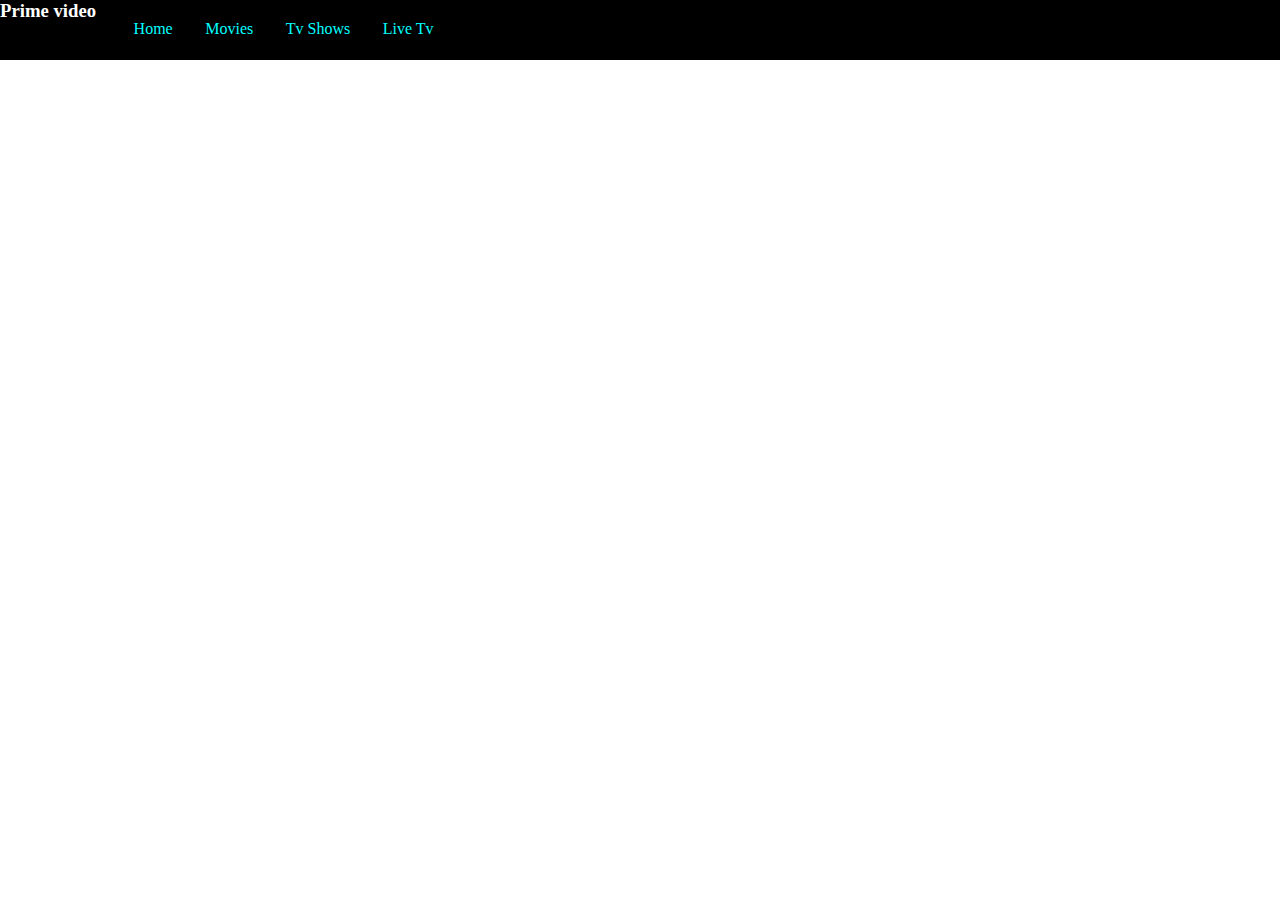
==== index.html @ cfd455ed "first commit" ====
<!DOCTYPE html>
<html lang="en">

<head>
    <meta charset="UTF-8">
    <meta name="viewport" content="width=device-width, initial-scale=1.0">
    <title>Amazon Prime</title>
    <link rel="stylesheet" href="style.css">
</head>

<body>
    <div id="navbar">
        <h3>Prime video</h3>
        <ul>
           <li >Home</li>
           <li >Movies</li>
           <li >Tv Shows</li>
           <li>Live Tv</li>
        </ul>
    </div>
</body>

</html>
---- style.css ----
*{
    padding: 0;
    margin: 0;
}
#navbar{
    color: white;
    background-color: black;
    display: flex;
    height: 60px;
}
#navbar ul li{
    color: aqua;
    list-style-type: none;
    
}#navbar ul {
    display: flex;
    margin: 20px 5px;
    width: 365px;
    justify-content: space-evenly;
   
    
}
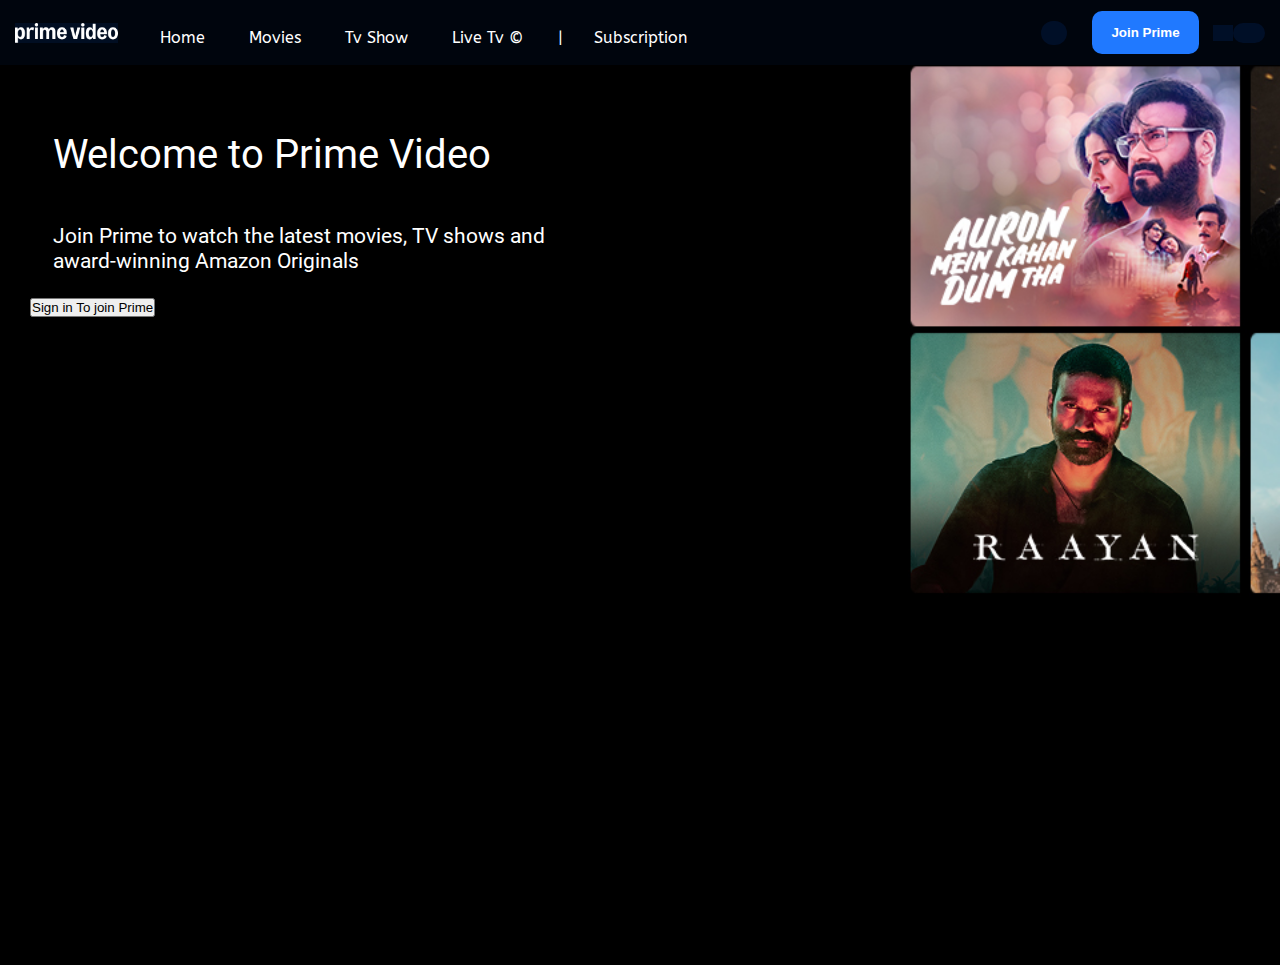
==== commit 2334607a: "list" ====
--- a/index.html
+++ b/index.html
@@ -6,18 +6,43 @@
     <meta name="viewport" content="width=device-width, initial-scale=1.0">
     <title>Amazon Prime</title>
     <link rel="stylesheet" href="style.css">
+    <link href="https://fonts.googleapis.com/css2?family=ABeeZee:ital@0;1&display=swap" rel="stylesheet">
+    <link rel="stylesheet" href="https://cdnjs.cloudflare.com/ajax/libs/font-awesome/6.6.0/css/all.min.css"
+        integrity="sha512-Kc323vGBEqzTmouAECnVceyQqyqdsSiqLQISBL29aUW4U/M7pSPA/gEUZQqv1cwx4OnYxTxve5UMg5GT6L4JJg=="
+        crossorigin="anonymous" referrerpolicy="no-referrer" />
+        <link rel="preconnect" href="https://fonts.googleapis.com">
+        <link rel="preconnect" href="https://fonts.gstatic.com" crossorigin>
+        <link href="https://fonts.googleapis.com/css2?family=Roboto:ital,wght@0,100;0,300;0,400;0,500;0,700;0,900;1,100;1,300;1,400;1,500;1,700;1,900&display=swap" rel="stylesheet">
+      
+
 </head>
 
 <body>
-    <div id="navbar">
-        <h3>Prime video</h3>
-        <ul>
-           <li >Home</li>
-           <li >Movies</li>
-           <li >Tv Shows</li>
-           <li>Live Tv</li>
+    <nav id="navbar">
+        <img src="logo-min-remaster.png" alt="Amazon Prime">
+        <ul style="padding:0; margin-top:30px; margin-left:20px;">
+            <li><a href="#">Home </a></li>
+            <li><a href="#">Movies</a></li>
+            <li><a href="#">Tv Show</a></li>
+            <li><a href="#">Live Tv &#169;</a></li><span>|</span><span id="sub">&nbsp;Subscription</span>
         </ul>
-    </div>
+        <div id="profile">
+            <button id="search"><i class="fa-solid fa-magnifying-glass"></i></button>
+
+        </div>
+        <button id="join-prime">Join Prime</button>
+        <button id="user"><i class="fa-solid fa-user"></i></button>
+        <button id="menu"><i class="fa-solid fa-ellipsis-vertical"></i></button>
+        </nav>
+        <section style="color: wheat;" id="section-1">
+            <div class="content">
+                <h1>Welcome to Prime Video</h1>
+                <p>Join Prime to watch the latest movies, TV shows and award-winning Amazon Originals</p>
+                <button id="sign-in">Sign in To join Prime</button>
+            </div>
+            
+        </section>
+        
 </body>
 
 </html>--- a/style.css
+++ b/style.css
@@ -1,22 +1,190 @@
-*{
+* {
+    margin: 0;
     padding: 0;
-    margin: 0;
 }
-#navbar{
+
+@font-face {
+    font-family: 'roboto';
+    src: url('/Assets/Roboto-Regular.ttf');
+}
+
+#navbar {
+    display: flex;
+    background-color: #00050d;
+    height: 65px;
+    align-items: center;
+    padding: 0px 15px;
+
+}
+
+#navbar ul {
+    display: flex;
+    text-decoration: none;
+    margin: 28px 0px;
+    font-family: "ABeeZee", sans-serif;
+    background: none;
+    width: 100%;
+    height: 25%;
+
+}
+
+#navbar ul li a:hover {
+    color: black;
+    background-color: #ffffff;
+    transition-duration: 0.4s;
+    list-style-type: none;
+    /* padding: 5px 20px; */
+
+}
+
+#navbar ul li {
+
+    list-style-type: none;
+    font-family: "ABeeZee", sans-serif;
+
+}
+
+#navbar ul li a {
+    display: block;
     color: white;
-    background-color: black;
-    display: flex;
-    height: 60px;
+    padding: 3px 22px;
+    border-radius: 10px;
+    text-decoration: none;
+    font-family: "ABeeZee", sans-serif;
 }
-#navbar ul li{
-    color: aqua;
-    list-style-type: none;
+
+#navbar img {
+    color: #ffffff;
+    background-color: #010e22;
+    height: 20px;
+
+}
+
+#navbar span {
+    padding: 3px 13px;
+    color: white;
+    padding-bottom: 25px;
+    border-radius: 10px;
+}
+
+#sub:hover {
+    color: black;
+    background-color: white;
+    cursor: pointer;
+
+}
+
+#search {
+    font-size: 2rem;
+    border: none;
+    outline: none;
+    color: white;
+    background-color: #000f27;
+
+}
+
+#search {
+    font-size: 1.6rem;
+    float: left;
+    padding: 12px 13px;
+    background-color: #000f27;
+    border-radius: 56px;
+    margin: 11px;
+    color: white;
+    border: none;
+    outline: none;
+}
+
+#search:hover {
+    color: #000f27;
+    background-color: white;
+    transition: 0.5s ease;
+
+}
+
+#join-prime {
+    height: 65%;
+    width: 12%;
+    float: left;
+    margin: 14px;
+    background-color: rgb(32, 121, 255);
+    outline: none;
+    border: none;
+    border-radius: 10px;
+    color: white;
+    font-weight: 900;
+}
+
+#join-prime:hover {
+    background-color: hwb(200 6% 17%);
+    color: white;
+
+}
+
+#user {
+    font-size: 1.6rem;
+    color: white;
+    border: none;
+    outline: none;
+    padding: 8px 10px;
+    background-color: #000f27;
+}
+
+#user:hover {
+    color: #000f27;
+    background-color: white;
+    border-radius: 40px;
+
+}
+
+#menu {
+    padding: 10px 16px;
+    color: white;
+    background-color: #000f27;
+    border: none;
+    outline: none;
+    border-radius: 18px;
+}
+
+#menu:hover {
+    color: #000f27;
+    background-color: white;
+}
+
+/* section 1 */
+#section-1 {
+    background-image: url('MLP.jpg');
+    height: 100vh;
+    background-size: cover;
     
-}#navbar ul {
-    display: flex;
-    margin: 20px 5px;
-    width: 365px;
-    justify-content: space-evenly;
-   
+}
+
+#section-1 h1 {
+    color: white;
+    font-family: 'roboto';
+    font-size: 30px;
+    font-weight: 400;
+    font-style: normal;
+    /* float: left; */
+    /* padding: 83px; */
+    padding: 2%;
+    font-size: 2.5rem;
+    line-height: 2.8rem;
+}
+.content{
+    width: 90%;
+    padding: 45px 30px;
+}
+
+#section-1 p{
+    color: white;
+    padding: 2%;
+    font-size: 1.3rem;
+    line-height: 1.6rem;
+
+    font-family: 'roboto';
+    font-style: normal;
+    width: 45%;
+    /* float: left; */
     
 }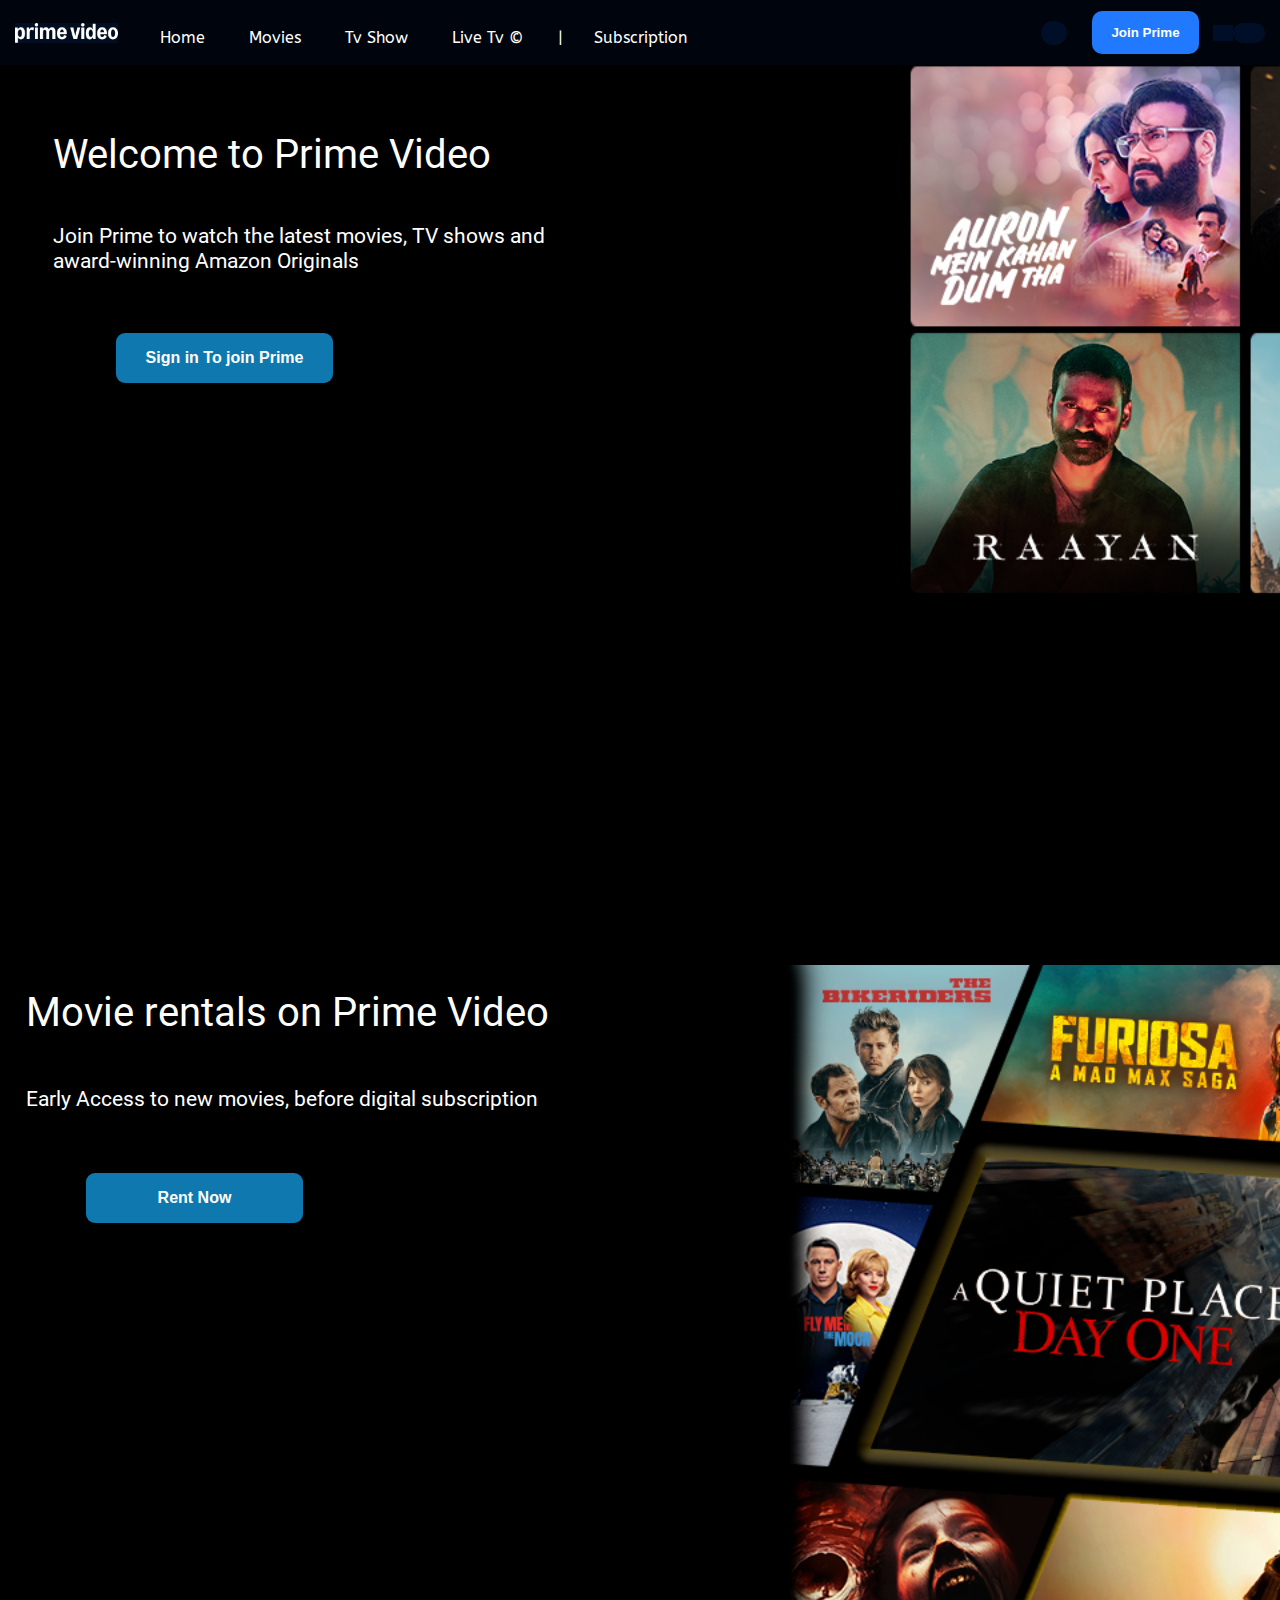
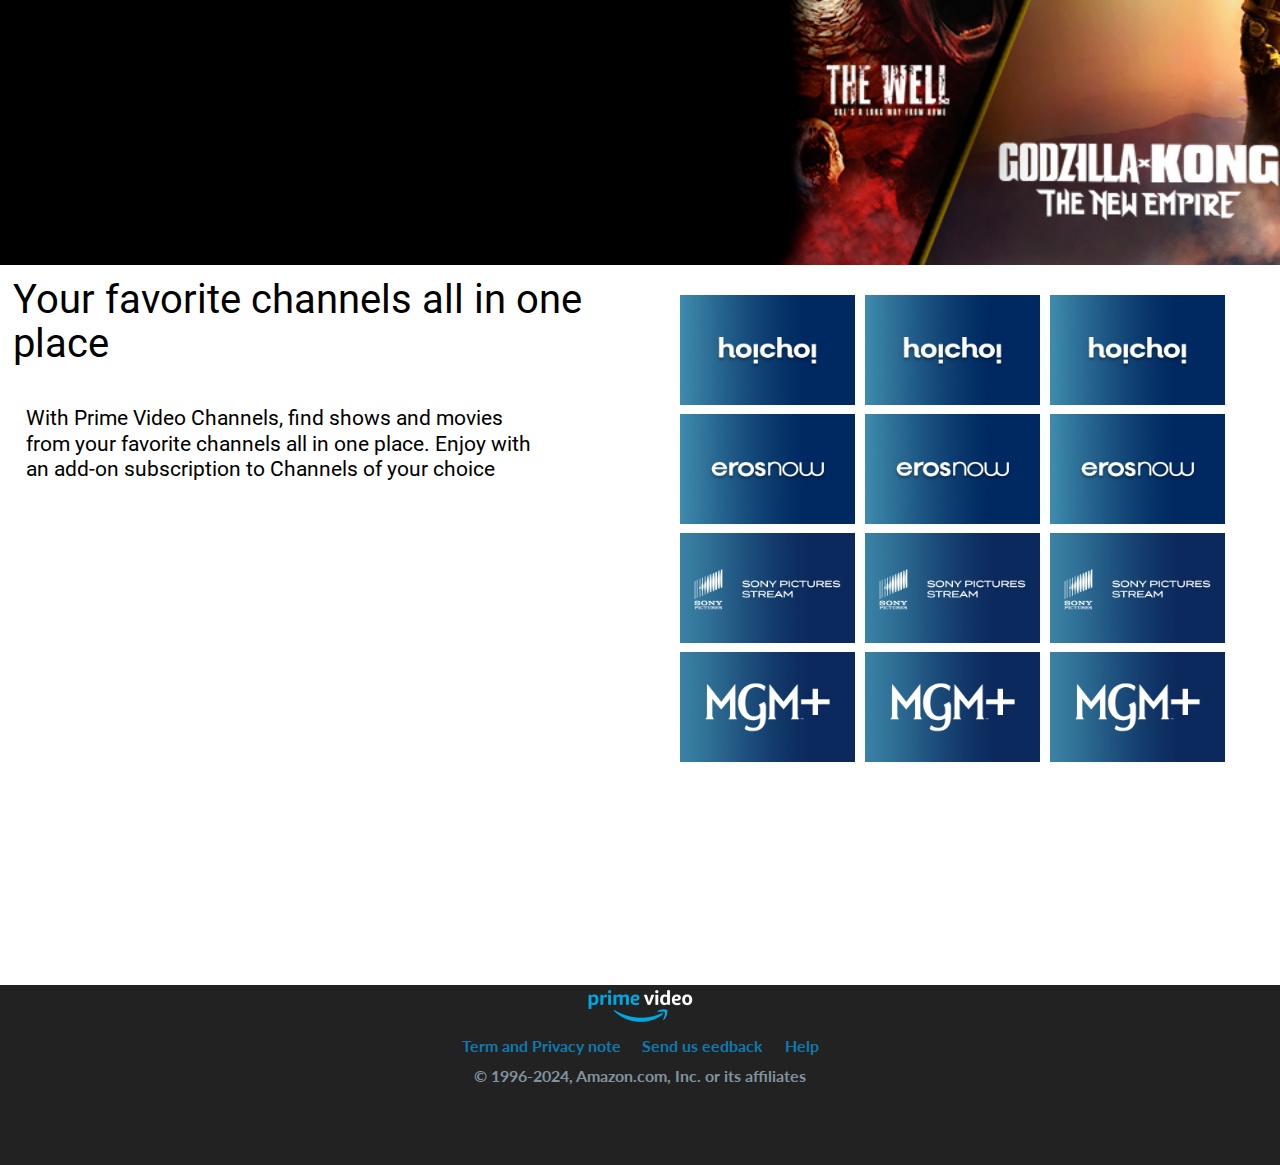
==== commit 68df357e: "responsive" ====
--- a/index.html
+++ b/index.html
@@ -2,47 +2,121 @@
 <html lang="en">
 
 <head>
-    <meta charset="UTF-8">
-    <meta name="viewport" content="width=device-width, initial-scale=1.0">
+    <meta charset="UTF-8" />
+    <meta name="viewport" content="width=device-width, initial-scale=1.0" />
     <title>Amazon Prime</title>
-    <link rel="stylesheet" href="style.css">
-    <link href="https://fonts.googleapis.com/css2?family=ABeeZee:ital@0;1&display=swap" rel="stylesheet">
+    <link rel="stylesheet" href="style.css" />
+    <link href="https://fonts.googleapis.com/css2?family=ABeeZee:ital@0;1&display=swap" rel="stylesheet" />
+    <link rel="stylesheet" media="screen and (max-width:1170px)" href="phone.css">
     <link rel="stylesheet" href="https://cdnjs.cloudflare.com/ajax/libs/font-awesome/6.6.0/css/all.min.css"
         integrity="sha512-Kc323vGBEqzTmouAECnVceyQqyqdsSiqLQISBL29aUW4U/M7pSPA/gEUZQqv1cwx4OnYxTxve5UMg5GT6L4JJg=="
         crossorigin="anonymous" referrerpolicy="no-referrer" />
-        <link rel="preconnect" href="https://fonts.googleapis.com">
-        <link rel="preconnect" href="https://fonts.gstatic.com" crossorigin>
-        <link href="https://fonts.googleapis.com/css2?family=Roboto:ital,wght@0,100;0,300;0,400;0,500;0,700;0,900;1,100;1,300;1,400;1,500;1,700;1,900&display=swap" rel="stylesheet">
-      
-
+    <link rel="preconnect" href="https://fonts.googleapis.com" />
+    <link rel="preconnect" href="https://fonts.gstatic.com" crossorigin />
+    <link
+        href="https://fonts.googleapis.com/css2?family=Roboto:ital,wght@0,100;0,300;0,400;0,500;0,700;0,900;1,100;1,300;1,400;1,500;1,700;1,900&display=swap"
+        rel="stylesheet" />
+    <link
+        href="https://fonts.googleapis.com/css2?family=Lato:ital,wght@0,100;0,300;0,400;0,700;0,900;1,100;1,300;1,400;1,700;1,900&display=swap"
+        rel="stylesheet">
 </head>
 
 <body>
     <nav id="navbar">
-        <img src="logo-min-remaster.png" alt="Amazon Prime">
-        <ul style="padding:0; margin-top:30px; margin-left:20px;">
+        <img src="logo-min-remaster.png" alt="Amazon Prime" />
+        <ul style="padding: 0; margin-top: 30px; margin-left: 20px">
             <li><a href="#">Home </a></li>
             <li><a href="#">Movies</a></li>
             <li><a href="#">Tv Show</a></li>
-            <li><a href="#">Live Tv &#169;</a></li><span>|</span><span id="sub">&nbsp;Subscription</span>
+            <li><a href="#">Live Tv &#169;</a></li>
+            <span>|</span><span id="sub">&nbsp;Subscription</span>
         </ul>
         <div id="profile">
-            <button id="search"><i class="fa-solid fa-magnifying-glass"></i></button>
-
+            <button id="search">
+                <i class="fa-solid fa-magnifying-glass"></i>
+            </button>
         </div>
         <button id="join-prime">Join Prime</button>
         <button id="user"><i class="fa-solid fa-user"></i></button>
         <button id="menu"><i class="fa-solid fa-ellipsis-vertical"></i></button>
-        </nav>
-        <section style="color: wheat;" id="section-1">
-            <div class="content">
-                <h1>Welcome to Prime Video</h1>
-                <p>Join Prime to watch the latest movies, TV shows and award-winning Amazon Originals</p>
-                <button id="sign-in">Sign in To join Prime</button>
+    </nav>
+    <section id="section-1">
+        <div class="content">
+            <h1>Welcome to Prime Video</h1>
+            <p>
+                Join Prime to watch the latest movies, TV shows and award-winning
+                Amazon Originals
+            </p>
+            <button id="sign-in">Sign in To join Prime</button>
+        </div>
+    </section>
+    <section id="section-2">
+        <div class="content-1">
+            <h1>Movie rentals on Prime Video</h1>
+            <p>Early Access to new movies, before digital subscription</p>
+            <button id="rent">Rent Now</button>
+        </div>
+    </section>
+    <div class="div-3">
+        <section id="section-3">
+            <div>
+                <h1>Your favorite channels all in one place</h1>
+                <p>
+                    With Prime Video Channels, find shows and movies from your favorite
+                    channels all in one place. Enjoy with an add-on subscription to Channels
+                    of your choice
+                </p>
             </div>
-            
+            <!-- <div class="images">
+                <div><img src="hoichoi-426X2946_V1.jpg" alt="" /></div>
+                <div><img src="Erosnow-426X2948_V1.jpg" alt="" /></div>
+                <div><img src="426x294.png" alt="" /></div>
+                <div><img src="426x294_MGMPLUS.png" alt="" /></div>
+                <div><img src="426x294_MANORAMAMAX.jpg" alt="" /></div>
+                <div><img src="426x294_Discovery.jpg" alt="" /></div>
+                <div><img src="426x294_Anime.jpg" alt="" /></div>
+                <div><img src="426x294_BBC_PLAYER.png" alt="" /></div>
+                <div><img src="426x294_Chaupal.png" alt="" /></div>
+                <div><img src="LionsgatePlay-426X2946_V1.jpg" alt="" />
+                </div>
+                <div><img src="Stingray.png" alt="" /></div>
+                <div><img src="Vrott.png" alt="" /></div>
+
+            </div> -->
+
+
+            <div class="all-img">
+                <div class="first-column">
+                    <div><img src="hoichoi-426X2946_V1.jpg" alt="" /></div>
+                    <div><img src="Erosnow-426X2948_V1.jpg" alt="" /></div>
+                    <div><img src="426x294.png" alt="" /></div>
+                    <div><img src="426x294_MGMPLUS.png" alt="" /></div>
+                </div>
+
+                <div class="second-column">
+                    <div><img src="hoichoi-426X2946_V1.jpg" alt="" /></div>
+                    <div><img src="Erosnow-426X2948_V1.jpg" alt="" /></div>
+                    <div><img src="426x294.png" alt="" /></div>
+                    <div><img src="426x294_MGMPLUS.png" alt="" /></div>
+                </div>
+
+                <div class="third-column">
+                    <div><img src="hoichoi-426X2946_V1.jpg" alt="" /></div>
+                    <div><img src="Erosnow-426X2948_V1.jpg" alt="" /></div>
+                    <div><img src="426x294.png" alt="" /></div>
+                    <div><img src="426x294_MGMPLUS.png" alt="" /></div>
+                </div>
+            </div>
         </section>
-        
+        <section id="section-4">
+            <img src="footer.png" alt="" id="footer">
+            <ul>
+                <li><a href="">Term and Privacy note</a></li>
+                <li><a href="">Send us eedback</a></li>
+                <li><a href="">Help</a></li>
+            </ul>
+            <p>© 1996-2024, Amazon.com, Inc. or its affiliates</p>
+        </section>
 </body>
 
 </html>--- a/style.css
+++ b/style.css
@@ -33,7 +33,6 @@
     background-color: #ffffff;
     transition-duration: 0.4s;
     list-style-type: none;
-    /* padding: 5px 20px; */
 
 }
 
@@ -156,7 +155,7 @@
     background-image: url('MLP.jpg');
     height: 100vh;
     background-size: cover;
-    
+    background-repeat: no-repeat;
 }
 
 #section-1 h1 {
@@ -165,26 +164,184 @@
     font-size: 30px;
     font-weight: 400;
     font-style: normal;
-    /* float: left; */
-    /* padding: 83px; */
     padding: 2%;
     font-size: 2.5rem;
     line-height: 2.8rem;
 }
-.content{
+
+.content {
     width: 90%;
     padding: 45px 30px;
 }
 
-#section-1 p{
+#section-1 p {
     color: white;
     padding: 2%;
     font-size: 1.3rem;
     line-height: 1.6rem;
-
     font-family: 'roboto';
     font-style: normal;
     width: 45%;
-    /* float: left; */
-    
-}+}
+
+#sign-in {
+    width: 217px;
+    height: 50px;
+    margin: 35px 86px;
+    background-color: #0f79af;
+    border-radius: 9px;
+    outline: none;
+    border: none;
+    font-size: 1.0rem;
+    color: white;
+    font-weight: bolder;
+}
+
+#section-2 {
+    background-image: url('TVOD_MLP_Right.jpg');
+    height: 100vh;
+    background-size: cover;
+    background-repeat: no-repeat;
+    justify-content: center;
+}
+
+#section-2 h1 {
+    color: white;
+    font-family: 'roboto';
+    font-size: 30px;
+    font-weight: 400;
+    font-style: normal;
+    padding: 2%;
+    font-size: 2.5rem;
+    line-height: 2.8rem;
+}
+
+#section-2 p {
+    color: white;
+    padding: 2%;
+    font-size: 1.3rem;
+    line-height: 1.6rem;
+    font-family: 'roboto';
+    font-style: normal;
+    width: 45%;
+}
+
+#rent {
+    width: 217px;
+    height: 50px;
+    margin: 35px 86px;
+    background-color: #0f79af;
+    border-radius: 9px;
+    outline: none;
+    border: none;
+    font-size: 1.0rem;
+    color: white;
+    font-weight: bolder;
+}
+
+#section-3 {
+    height: 80vh;
+    display: flex;
+}
+
+
+#section-3 h1 {
+    color: black;
+    font-family: 'roboto';
+    width: fit-content;
+    font-size: 30px;
+    font-weight: 400;
+    font-style: normal;
+    padding: 2%;
+    font-size: 2.5rem;
+    line-height: 2.8rem;
+}
+
+#section-3 p {
+    color: black;
+    padding: 2%;
+    font-size: 1.3rem;
+    line-height: 1.6rem;
+    font-family: 'roboto';
+    font-style: normal;
+    width: 80%;
+    padding: 26px;
+
+}
+
+#div-3 {
+    display: flex;
+}
+
+div .images {
+    max-width: 800px;
+    display: flex;
+    flex-flow: row wrap;
+    justify-content: space-around;
+    justify-items: flex-start;
+}
+
+.all-img {
+    display: flex;
+    padding: 25px 45px;
+
+}
+
+.all-img img {
+    height: 110px;
+    width: 175px;
+    /* border: 2px solid red; */
+    /* width: 400px; */
+    margin-top: 5px;
+    margin-right: 10px;
+
+}
+
+.all-img img:hover {
+    box-shadow: 0px 0px 10px 2px;
+}
+
+#section-4 {
+    background-color: #222222;
+    height: 20vh;
+    text-align: center;
+}
+#section-4 img{
+    margin-top: 5px;
+}
+
+#section-4 ul li a {
+    color: #0f79af;
+    list-style-type: none;
+    text-decoration: none;
+    width: 600px;
+    font-family: "Lato", sans-serif;
+    font-weight: 700;
+   ;
+}
+
+#section-4 ul li a:hover {
+    color: #5db8f3;
+
+}
+
+#section-4 ul {
+    display: flex;
+    align-items: center;
+    text-align: center;
+    list-style-type: none;
+    width: 400px;
+    margin: auto;
+    justify-content: space-evenly;
+    margin-top: 10px;
+}
+
+#section-4 p {
+    color: #81939f;
+    font-family: "Lato", sans-serif;
+    font-weight: 700;
+    margin-top: 10px;
+}
+#footer{
+    margin-top: 5px;
+}
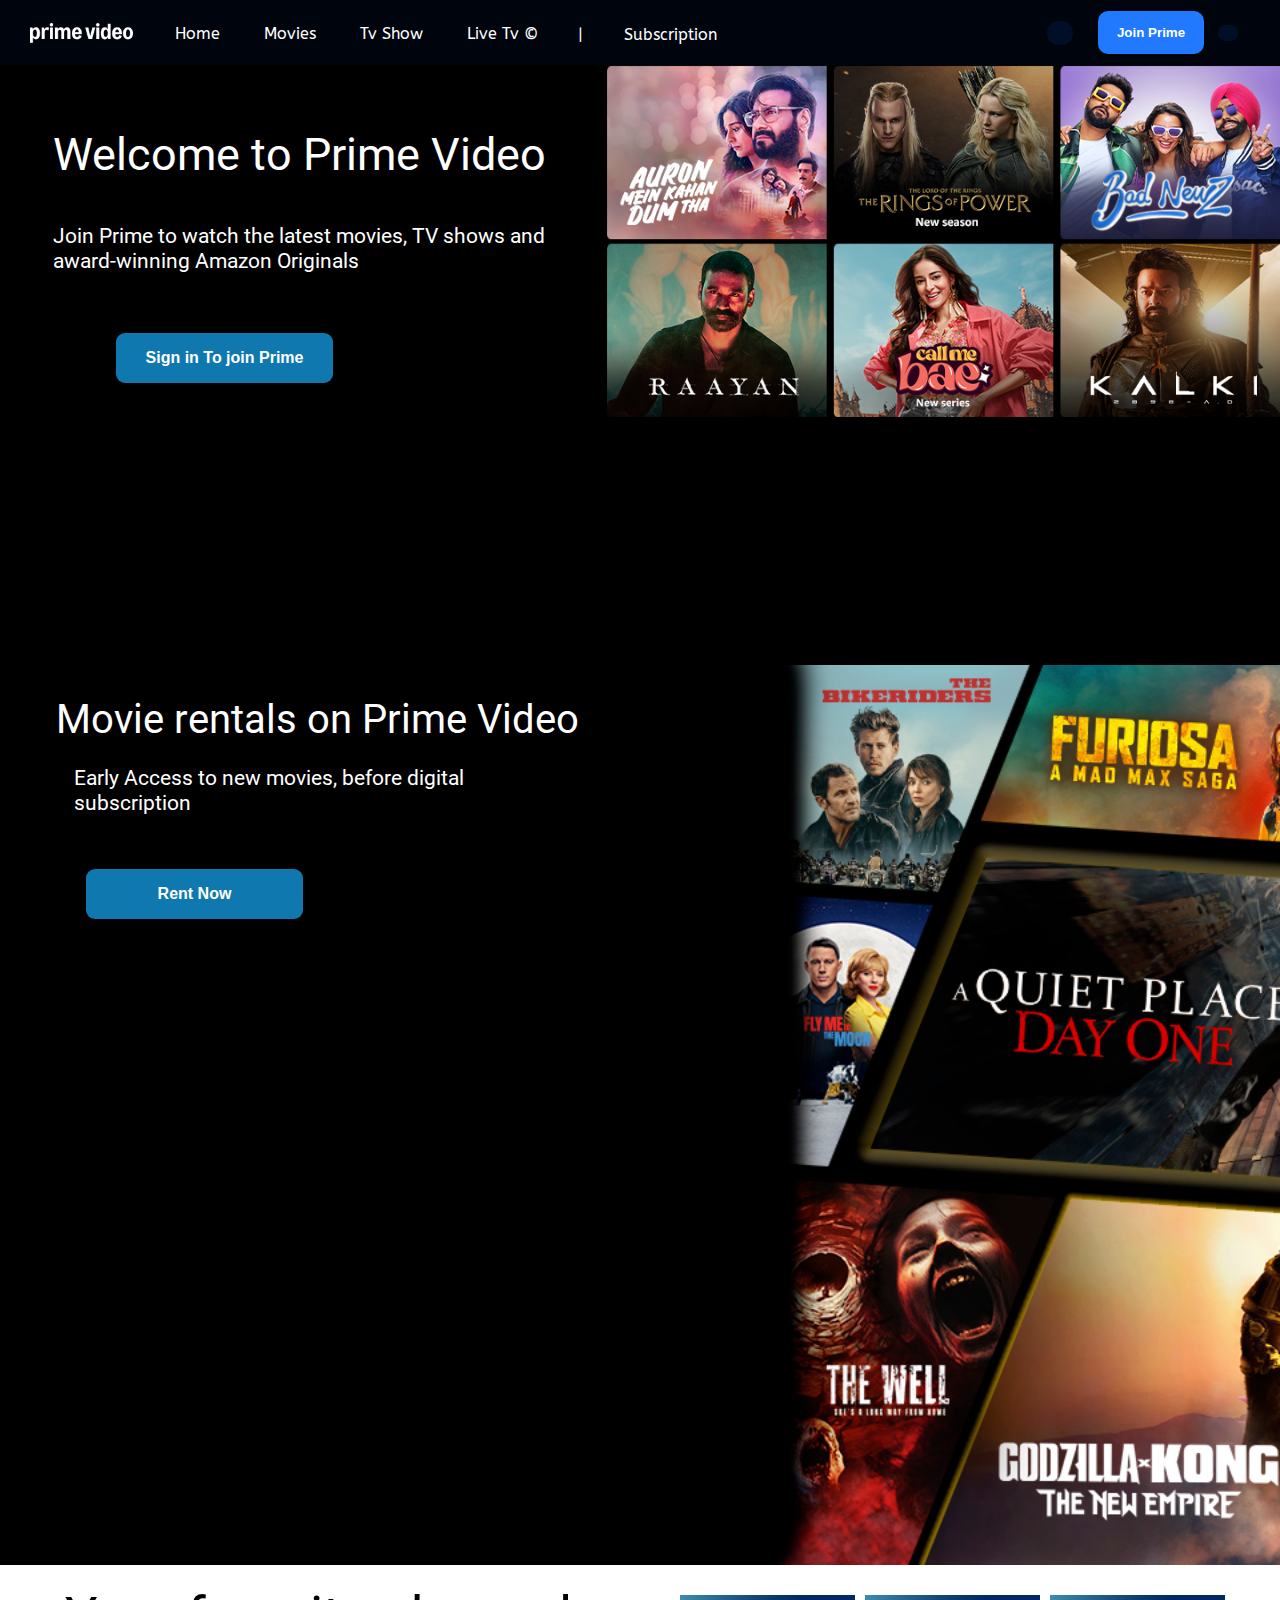
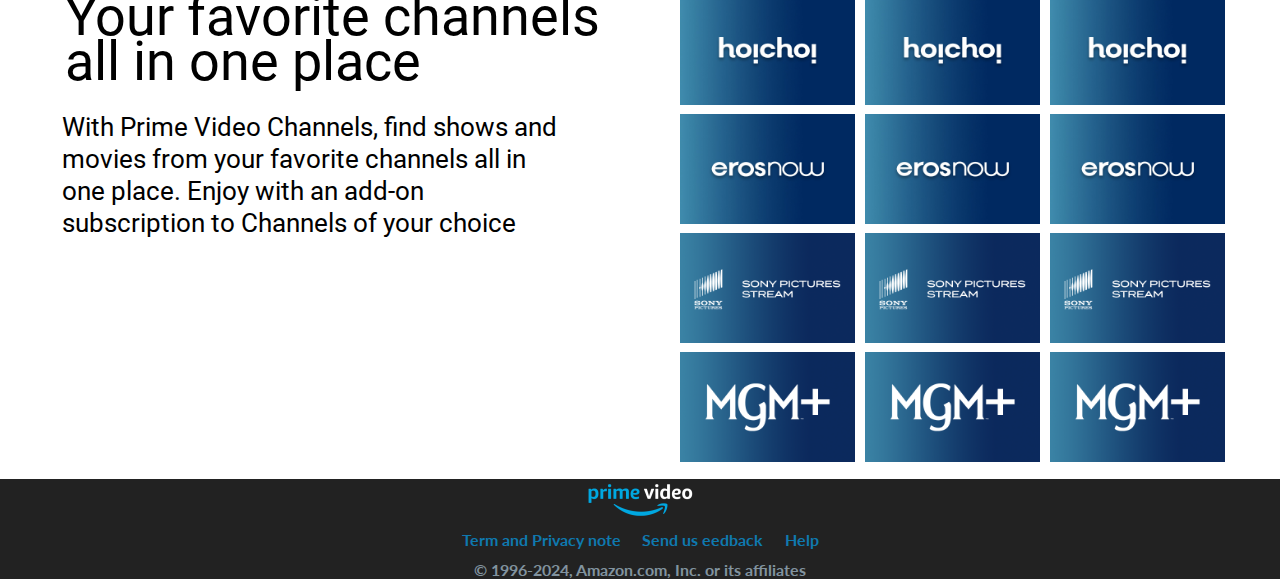
==== commit 9c28ec71: "last" ====
--- a/index.html
+++ b/index.html
@@ -7,7 +7,7 @@
     <title>Amazon Prime</title>
     <link rel="stylesheet" href="style.css" />
     <link href="https://fonts.googleapis.com/css2?family=ABeeZee:ital@0;1&display=swap" rel="stylesheet" />
-    <link rel="stylesheet" media="screen and (max-width:1170px)" href="phone.css">
+    <!-- <link rel="stylesheet" media="screen and (max-width:1170px)" href="phone.css"> -->
     <link rel="stylesheet" href="https://cdnjs.cloudflare.com/ajax/libs/font-awesome/6.6.0/css/all.min.css"
         integrity="sha512-Kc323vGBEqzTmouAECnVceyQqyqdsSiqLQISBL29aUW4U/M7pSPA/gEUZQqv1cwx4OnYxTxve5UMg5GT6L4JJg=="
         crossorigin="anonymous" referrerpolicy="no-referrer" />
@@ -25,11 +25,11 @@
     <nav id="navbar">
         <img src="logo-min-remaster.png" alt="Amazon Prime" />
         <ul style="padding: 0; margin-top: 30px; margin-left: 20px">
-            <li><a href="#">Home </a></li>
-            <li><a href="#">Movies</a></li>
-            <li><a href="#">Tv Show</a></li>
-            <li><a href="#">Live Tv &#169;</a></li>
-            <span>|</span><span id="sub">&nbsp;Subscription</span>
+            <li id="list-1"><a href="#">Home </a></li>
+            <li id="list-2"><a href="#">Movies</a></li>
+            <li id="list-3"><a href="#">Tv Show</a></li>
+            <li id="list-4"><a href="#">Live Tv &#169;</a></li>
+            <span class="span">|</span><span class="span" id="span">&nbsp;Subscription</span>
         </ul>
         <div id="profile">
             <button id="search">
@@ -67,24 +67,6 @@
                     of your choice
                 </p>
             </div>
-            <!-- <div class="images">
-                <div><img src="hoichoi-426X2946_V1.jpg" alt="" /></div>
-                <div><img src="Erosnow-426X2948_V1.jpg" alt="" /></div>
-                <div><img src="426x294.png" alt="" /></div>
-                <div><img src="426x294_MGMPLUS.png" alt="" /></div>
-                <div><img src="426x294_MANORAMAMAX.jpg" alt="" /></div>
-                <div><img src="426x294_Discovery.jpg" alt="" /></div>
-                <div><img src="426x294_Anime.jpg" alt="" /></div>
-                <div><img src="426x294_BBC_PLAYER.png" alt="" /></div>
-                <div><img src="426x294_Chaupal.png" alt="" /></div>
-                <div><img src="LionsgatePlay-426X2946_V1.jpg" alt="" />
-                </div>
-                <div><img src="Stingray.png" alt="" /></div>
-                <div><img src="Vrott.png" alt="" /></div>
-
-            </div> -->
-
-
             <div class="all-img">
                 <div class="first-column">
                     <div><img src="hoichoi-426X2946_V1.jpg" alt="" /></div>
--- a/style.css
+++ b/style.css
@@ -13,13 +13,15 @@
     background-color: #00050d;
     height: 65px;
     align-items: center;
-    padding: 0px 15px;
-
+}
+.span{
+    align-items: center;
 }
 
 #navbar ul {
     display: flex;
     text-decoration: none;
+    align-items: center;
     margin: 28px 0px;
     font-family: "ABeeZee", sans-serif;
     background: none;
@@ -46,7 +48,7 @@
 #navbar ul li a {
     display: block;
     color: white;
-    padding: 3px 22px;
+    padding: 9px 22px;
     border-radius: 10px;
     text-decoration: none;
     font-family: "ABeeZee", sans-serif;
@@ -54,19 +56,19 @@
 
 #navbar img {
     color: #ffffff;
-    background-color: #010e22;
+    background-color: #00050d;
     height: 20px;
-
+    margin-left: 30px;
 }
 
 #navbar span {
-    padding: 3px 13px;
-    color: white;
-    padding-bottom: 25px;
+    padding: 8px 18px;
+    color: white;
+    padding-bottom: 6px;
     border-radius: 10px;
 }
 
-#sub:hover {
+#span:hover {
     color: black;
     background-color: white;
     cursor: pointer;
@@ -83,7 +85,7 @@
 }
 
 #search {
-    font-size: 1.6rem;
+    font-size: 1.2rem;
     float: left;
     padding: 12px 13px;
     background-color: #000f27;
@@ -97,14 +99,14 @@
 #search:hover {
     color: #000f27;
     background-color: white;
-    transition: 0.5s ease;
+    transition:0.3s;
 
 }
 
 #join-prime {
     height: 65%;
     width: 12%;
-    float: left;
+    float: right;
     margin: 14px;
     background-color: rgb(32, 121, 255);
     outline: none;
@@ -123,10 +125,12 @@
 #user {
     font-size: 1.6rem;
     color: white;
-    border: none;
-    outline: none;
+    outline: none;
+    border: none;
     padding: 8px 10px;
+    border-radius: 40px;
     background-color: #000f27;
+    margin-right: 10px;
 }
 
 #user:hover {
@@ -139,9 +143,12 @@
 #menu {
     padding: 10px 16px;
     color: white;
-    background-color: #000f27;
-    border: none;
-    outline: none;
+    background:none;
+    border: none;
+    color: white;
+    font-size: 1.5rem;
+    outline: none;
+    border-radius: 20px;
     border-radius: 18px;
 }
 
@@ -156,6 +163,7 @@
     height: 100vh;
     background-size: cover;
     background-repeat: no-repeat;
+    height: 600px;
 }
 
 #section-1 h1 {
@@ -165,7 +173,8 @@
     font-weight: 400;
     font-style: normal;
     padding: 2%;
-    font-size: 2.5rem;
+    width: fit-content;
+    font-size: 2.8rem;
     line-height: 2.8rem;
 }
 
@@ -211,7 +220,8 @@
     font-size: 30px;
     font-weight: 400;
     font-style: normal;
-    padding: 2%;
+    width: fit-content;
+    padding: 33px 25px 3px 56px;
     font-size: 2.5rem;
     line-height: 2.8rem;
 }
@@ -221,9 +231,10 @@
     padding: 2%;
     font-size: 1.3rem;
     line-height: 1.6rem;
-    font-family: 'roboto';
-    font-style: normal;
-    width: 45%;
+    padding: 20px 92px 17px 74px;
+    font-family: 'roboto';
+    font-style: normal;
+    width: 35%;
 }
 
 #rent {
@@ -242,6 +253,7 @@
 #section-3 {
     height: 80vh;
     display: flex;
+    height: 514px;
 }
 
 
@@ -252,20 +264,20 @@
     font-size: 30px;
     font-weight: 400;
     font-style: normal;
-    padding: 2%;
-    font-size: 2.5rem;
+    padding: 30px 0px 0px 65px;
+    font-size: 3.4rem;
     line-height: 2.8rem;
 }
 
 #section-3 p {
     color: black;
     padding: 2%;
-    font-size: 1.3rem;
-    line-height: 1.6rem;
+    font-size: 1.6rem;
+    line-height: 32px;
     font-family: 'roboto';
     font-style: normal;
     width: 80%;
-    padding: 26px;
+    padding: 26px 0px 0px 62px;
 
 }
 
@@ -305,6 +317,7 @@
     background-color: #222222;
     height: 20vh;
     text-align: center;
+    height: 100px;
 }
 #section-4 img{
     margin-top: 5px;
@@ -344,4 +357,5 @@
 }
 #footer{
     margin-top: 5px;
-}
+    overflow: hidden;
+}
--- a/phone.css
+++ b/phone.css
@@ -0,0 +1,34 @@
+*{
+    margin: 0;
+    padding: 0;
+}
+#navbar{
+    flex-direction: column;
+     overf
+    
+    }#navbar ul{
+    
+        position: relative;
+    }
+#navbar ul li a {
+    color: blue;
+    flex-wrap:wrap;
+    padding: 4px 0px;
+    border-radius: 10px;
+    text-decoration: none;
+    font-family: "ABeeZee", sans-serif;
+}
+.all-img{
+    background-color: aqua;
+}
+#h1{
+    font-size: 1.0rem;
+}
+#list-2,#list-3,#list-4{
+    display: none;
+}
+#navbar img{
+    color: #ffffff;
+    background-color: #010e22;
+    height: 11px;
+}
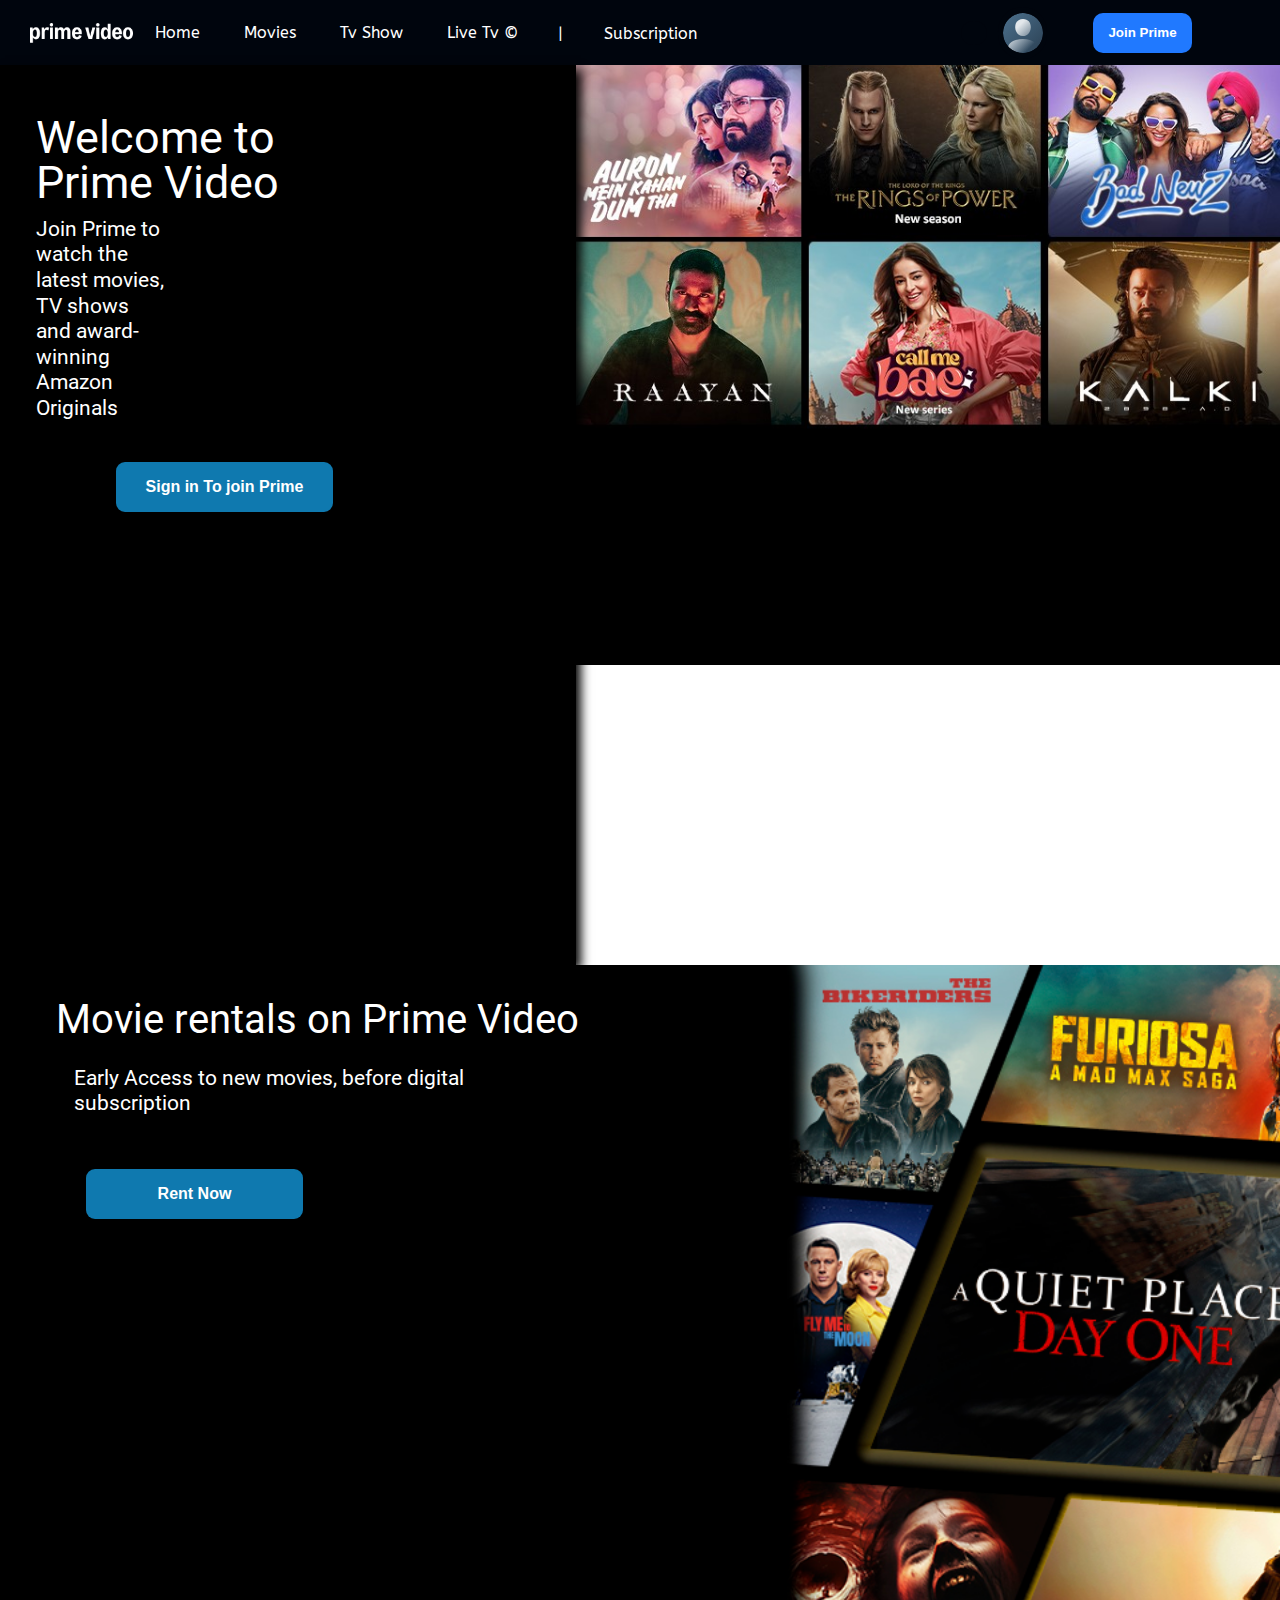
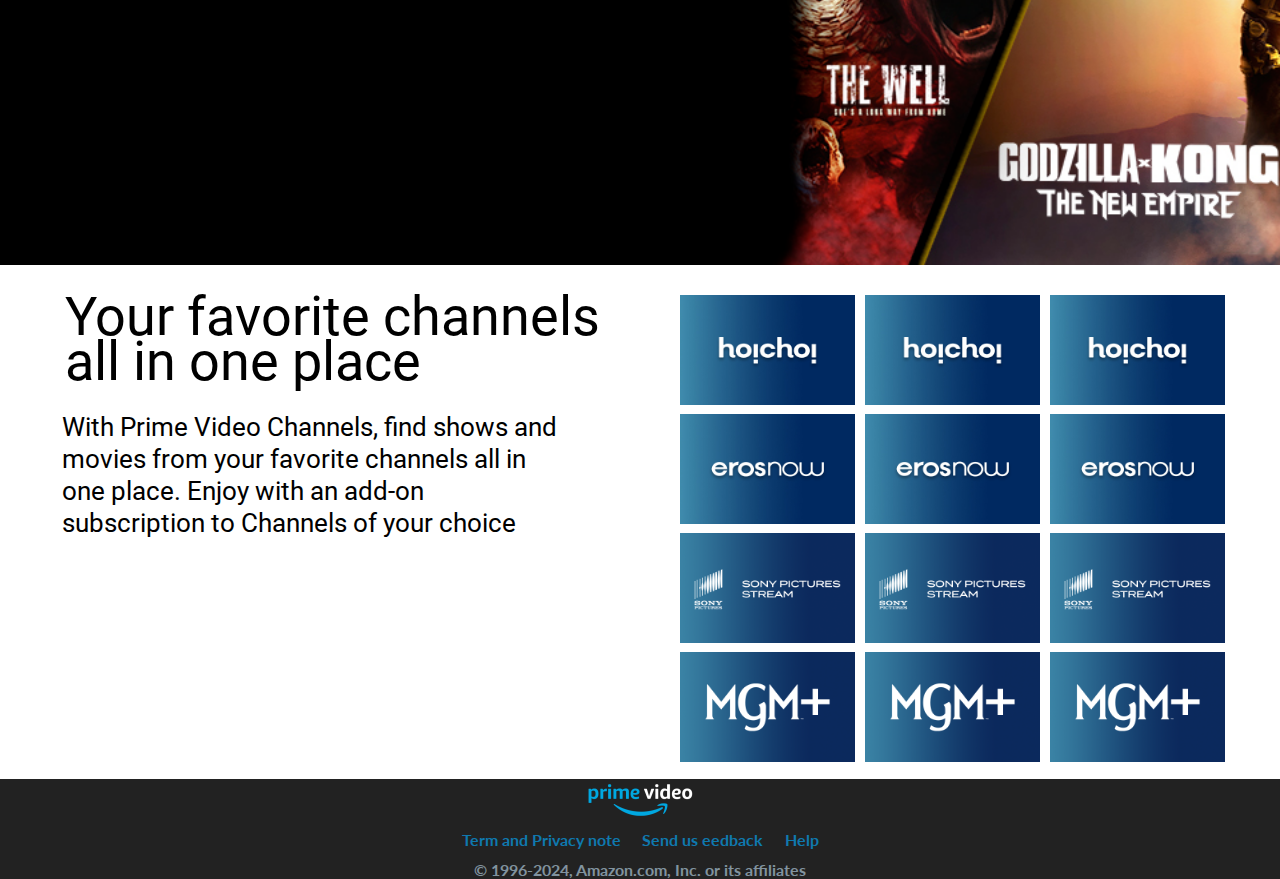
==== commit f3489301: "5pm" ====
--- a/index.html
+++ b/index.html
@@ -7,7 +7,7 @@
     <title>Amazon Prime</title>
     <link rel="stylesheet" href="style.css" />
     <link href="https://fonts.googleapis.com/css2?family=ABeeZee:ital@0;1&display=swap" rel="stylesheet" />
-    <!-- <link rel="stylesheet" media="screen and (max-width:1170px)" href="phone.css"> -->
+    <link rel="stylesheet" media="screen and (max-width:1170px)" href="phone.css">
     <link rel="stylesheet" href="https://cdnjs.cloudflare.com/ajax/libs/font-awesome/6.6.0/css/all.min.css"
         integrity="sha512-Kc323vGBEqzTmouAECnVceyQqyqdsSiqLQISBL29aUW4U/M7pSPA/gEUZQqv1cwx4OnYxTxve5UMg5GT6L4JJg=="
         crossorigin="anonymous" referrerpolicy="no-referrer" />
@@ -23,32 +23,36 @@
 
 <body>
     <nav id="navbar">
-        <img src="logo-min-remaster.png" alt="Amazon Prime" />
-        <ul style="padding: 0; margin-top: 30px; margin-left: 20px">
-            <li id="list-1"><a href="#">Home </a></li>
-            <li id="list-2"><a href="#">Movies</a></li>
-            <li id="list-3"><a href="#">Tv Show</a></li>
-            <li id="list-4"><a href="#">Live Tv &#169;</a></li>
-            <span class="span">|</span><span class="span" id="span">&nbsp;Subscription</span>
-        </ul>
-        <div id="profile">
-            <button id="search">
-                <i class="fa-solid fa-magnifying-glass"></i>
-            </button>
+        <div class="img">
+            <img src="logo-min-remaster.png" alt="Amazon Prime" id="logo-1" />
+            <li id="list-0"><a href="#">Menu </a></li>
         </div>
-        <button id="join-prime">Join Prime</button>
-        <button id="user"><i class="fa-solid fa-user"></i></button>
-        <button id="menu"><i class="fa-solid fa-ellipsis-vertical"></i></button>
+        <ul id="home">
+                <li id="list-1"><a href="#">Home </a></li>
+                <li id="list-2"><a href="#">Movies</a></li>
+                <li id="list-3"><a href="#">Tv Show</a></li>
+                <li id="list-4"><a href="#">Live Tv &#169;</a></li>
+                <span class="span">|</span><span class="span" id="span">&nbsp;Subscription</span>
+            </ul>
+        <div class="navigation">            
+            <button id="search"><i class="fa-solid fa-magnifying-glass"></i></button>
+            <button id="user"><img src="download.svg" alt=""></i></button>
+            <button id="menu"><i class="fa-solid fa-ellipsis-vertical"></i></button>
+            <button id="join-prime">Join Prime</button>
+        </div>
     </nav>
     <section id="section-1">
-        <div class="content">
-            <h1>Welcome to Prime Video</h1>
-            <p>
-                Join Prime to watch the latest movies, TV shows and award-winning
-                Amazon Originals
-            </p>
-            <button id="sign-in">Sign in To join Prime</button>
+        <div class="bg-black">
+            <div class="content">
+                <h1>Welcome to Prime Video</h1>
+                <p>
+                    Join Prime to watch the latest movies, TV shows and award-winning
+                    Amazon Originals
+                </p>
+                <button id="sign-in">Sign in To join Prime</button>
+            </div>
         </div>
+        <div class="bg-img"></div>
     </section>
     <section id="section-2">
         <div class="content-1">
@@ -101,4 +105,5 @@
         </section>
 </body>
 
-</html>+</html>
+<!-- <i class="fa-solid fa-user"></i> -->--- a/style.css
+++ b/style.css
@@ -9,15 +9,20 @@
 }
 
 #navbar {
+    width: 100%;
     display: flex;
     background-color: #00050d;
     height: 65px;
-    align-items: center;
-}
-.span{
-    align-items: center;
-}
-
+    justify-content: space-between;
+    align-items: center;
+}
+
+.span {
+    align-items: center;
+}
+.img {
+    display: flex;
+}
 #navbar ul {
     display: flex;
     text-decoration: none;
@@ -27,7 +32,6 @@
     background: none;
     width: 100%;
     height: 25%;
-
 }
 
 #navbar ul li a:hover {
@@ -35,18 +39,25 @@
     background-color: #ffffff;
     transition-duration: 0.4s;
     list-style-type: none;
-
 }
 
 #navbar ul li {
-
     list-style-type: none;
     font-family: "ABeeZee", sans-serif;
-
 }
 
 #navbar ul li a {
     display: block;
+    color: white;
+    padding: 9px 22px;
+    border-radius: 10px;
+    text-decoration: none;
+    font-family: "ABeeZee", sans-serif;
+}
+#list-0  {
+    display: none;
+}
+#list-0 a {
     color: white;
     padding: 9px 22px;
     border-radius: 10px;
@@ -72,23 +83,25 @@
     color: black;
     background-color: white;
     cursor: pointer;
-
-}
-
+}
+.navigation {
+    min-width: 330px;
+    display: flex;
+    align-items: center;
+}
 #search {
     font-size: 2rem;
     border: none;
     outline: none;
     color: white;
     background-color: #000f27;
-
 }
 
 #search {
     font-size: 1.2rem;
     float: left;
     padding: 12px 13px;
-    background-color: #000f27;
+    background-color: #00050d;
     border-radius: 56px;
     margin: 11px;
     color: white;
@@ -99,13 +112,12 @@
 #search:hover {
     color: #000f27;
     background-color: white;
-    transition:0.3s;
-
+    transition: 0.3s;
 }
 
 #join-prime {
-    height: 65%;
-    width: 12%;
+    height: 40px;
+    width: 99px;
     float: right;
     margin: 14px;
     background-color: rgb(32, 121, 255);
@@ -119,7 +131,6 @@
 #join-prime:hover {
     background-color: hwb(200 6% 17%);
     color: white;
-
 }
 
 #user {
@@ -127,23 +138,28 @@
     color: white;
     outline: none;
     border: none;
-    padding: 8px 10px;
     border-radius: 40px;
-    background-color: #000f27;
-    margin-right: 10px;
+    padding: 6px 4px 0px 5px;
+    background-color: #00050d;
+}
+
+#user img {
+    height: 40px;
+    margin: 0px 0px 0px 0px;
+    border-radius: 26px;
+
 }
 
 #user:hover {
     color: #000f27;
     background-color: white;
     border-radius: 40px;
-
 }
 
 #menu {
     padding: 10px 16px;
     color: white;
-    background:none;
+    background: none;
     border: none;
     color: white;
     font-size: 1.5rem;
@@ -159,11 +175,24 @@
 
 /* section 1 */
 #section-1 {
+    width: 100%;
+    height: 100vh;
+    display: flex;
+}
+.bg-black {
+    width: 45%;
+    background-color: black;
+    box-shadow: 5px 5px 10px #000;
+    position: relative;
+}
+.bg-img {
+    width: 55%;
     background-image: url('MLP.jpg');
     height: 100vh;
     background-size: cover;
     background-repeat: no-repeat;
     height: 600px;
+    background-position: right;
 }
 
 #section-1 h1 {
@@ -179,8 +208,10 @@
 }
 
 .content {
-    width: 90%;
+    width: 50%;
     padding: 45px 30px;
+    position: absolute;
+    background: linear-gradient(90deg, black, black, black, black, black, transparent);
 }
 
 #section-1 p {
@@ -256,7 +287,6 @@
     height: 514px;
 }
 
-
 #section-3 h1 {
     color: black;
     font-family: 'roboto';
@@ -278,7 +308,6 @@
     font-style: normal;
     width: 80%;
     padding: 26px 0px 0px 62px;
-
 }
 
 #div-3 {
@@ -296,7 +325,6 @@
 .all-img {
     display: flex;
     padding: 25px 45px;
-
 }
 
 .all-img img {
@@ -306,7 +334,6 @@
     /* width: 400px; */
     margin-top: 5px;
     margin-right: 10px;
-
 }
 
 .all-img img:hover {
@@ -319,7 +346,8 @@
     text-align: center;
     height: 100px;
 }
-#section-4 img{
+
+#section-4 img {
     margin-top: 5px;
 }
 
@@ -330,12 +358,10 @@
     width: 600px;
     font-family: "Lato", sans-serif;
     font-weight: 700;
-   ;
 }
 
 #section-4 ul li a:hover {
     color: #5db8f3;
-
 }
 
 #section-4 ul {
@@ -355,7 +381,8 @@
     font-weight: 700;
     margin-top: 10px;
 }
-#footer{
+
+#footer {
     margin-top: 5px;
     overflow: hidden;
-}
+}--- a/phone.css
+++ b/phone.css
@@ -1,34 +1,107 @@
-*{
-    margin: 0;
-    padding: 0;
+@media (max-width:1050px) {
+    #navbar ul {
+        display: none;
+    }
+    #list-0 {
+        display: block;
+    }
+    /* #section-3 {
+        display: flex;
+        flex-direction: column;
+    }
+
+
+#navbar {
+    width: auto;
+    justify-content: space-evenly;
 }
-#navbar{
-    flex-direction: column;
-     overf
-    
-    }#navbar ul{
-    
-        position: relative;
-    }
-#navbar ul li a {
-    color: blue;
-    flex-wrap:wrap;
-    padding: 4px 0px;
-    border-radius: 10px;
-    text-decoration: none;
-    font-family: "ABeeZee", sans-serif;
-}
-.all-img{
-    background-color: aqua;
-}
-#h1{
-    font-size: 1.0rem;
-}
-#list-2,#list-3,#list-4{
+
+#navbar span {
     display: none;
 }
-#navbar img{
-    color: #ffffff;
-    background-color: #010e22;
-    height: 11px;
+
+#navbar ul {
+    width: 0%;
 }
+
+#navbar ul li a {
+    padding: 11px 11px 11px 0px;
+}
+
+#navbar button {
+    padding: 0px 0px 0px 0px;
+    margin: 0px 0px 0px 0px;
+}
+
+#navbar img {
+    padding: 0px 0px 0px 0px;
+    margin: 0px 0px 0px 0px;
+
+}
+#sign-in{
+    margin: 0px 0px 0px 0px;
+
+}
+
+#logo-1 {
+    height: 5px;
+    margin: 0px 0px 0px 0px;
+}
+
+#section-3 {
+    display: flex;
+    flex-direction: column;
+    height: auto;
+}
+
+#section-3 p {
+    padding: 0px 0px 0px 0px;
+    font-size: 10px;
+    line-height: 17px;
+
+}
+
+#section-3 h1 {
+    padding: 0px 0px 0px 0px;
+    font-size: 20px;
+}
+
+#section-4 {
+    width: 350px;
+}
+
+#section-4 ul {
+    width: 350px;
+}
+
+#section-4 ul li a {
+    font-size: 10px;
+
+}
+
+.all-img {
+    padding: 0px 0px 0px 0px;
+}
+
+.all-img img {
+    height: 75px;
+    width: 110px;
+
+}
+
+#list-2,
+#list-3,
+#list-4,
+#span,
+#join-prime {
+    display: none;
+}
+
+#user {
+    overflow: visible;
+}
+
+#search {
+    margin-left: 5px;
+} */
+}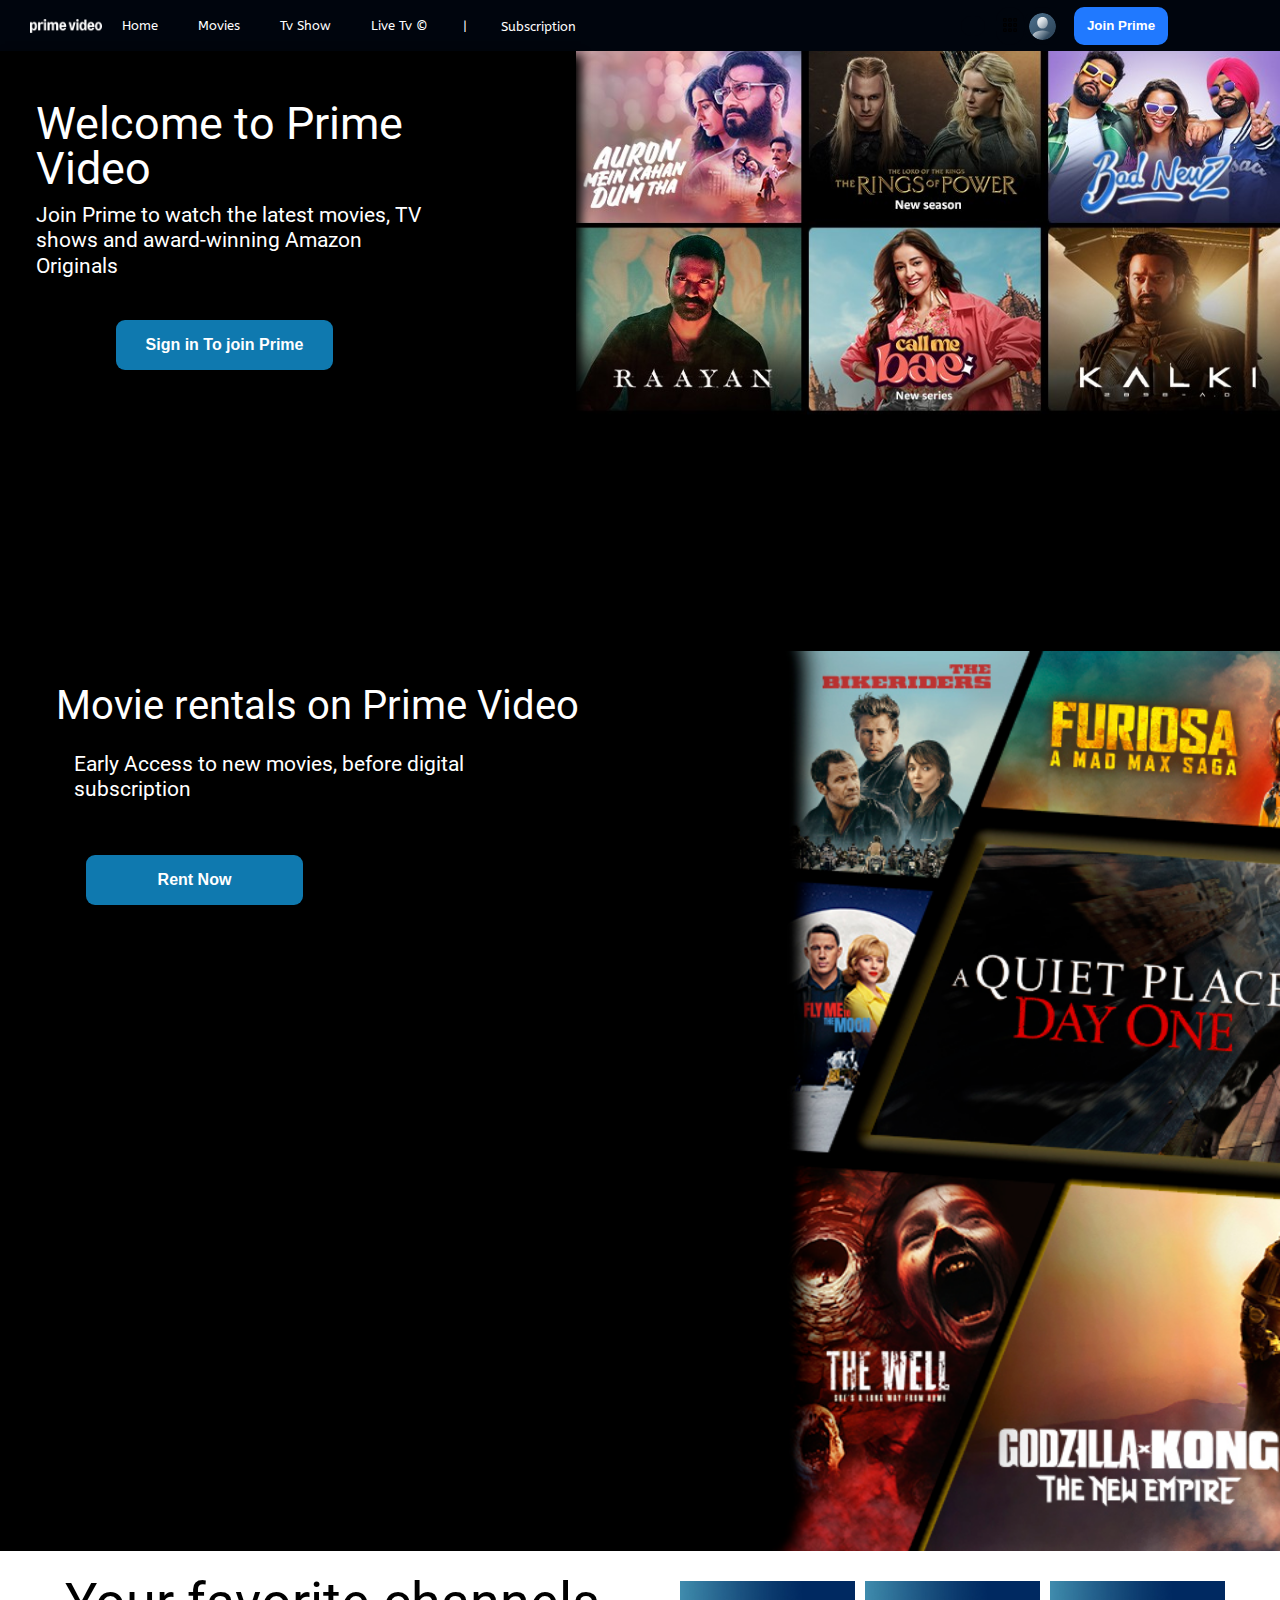
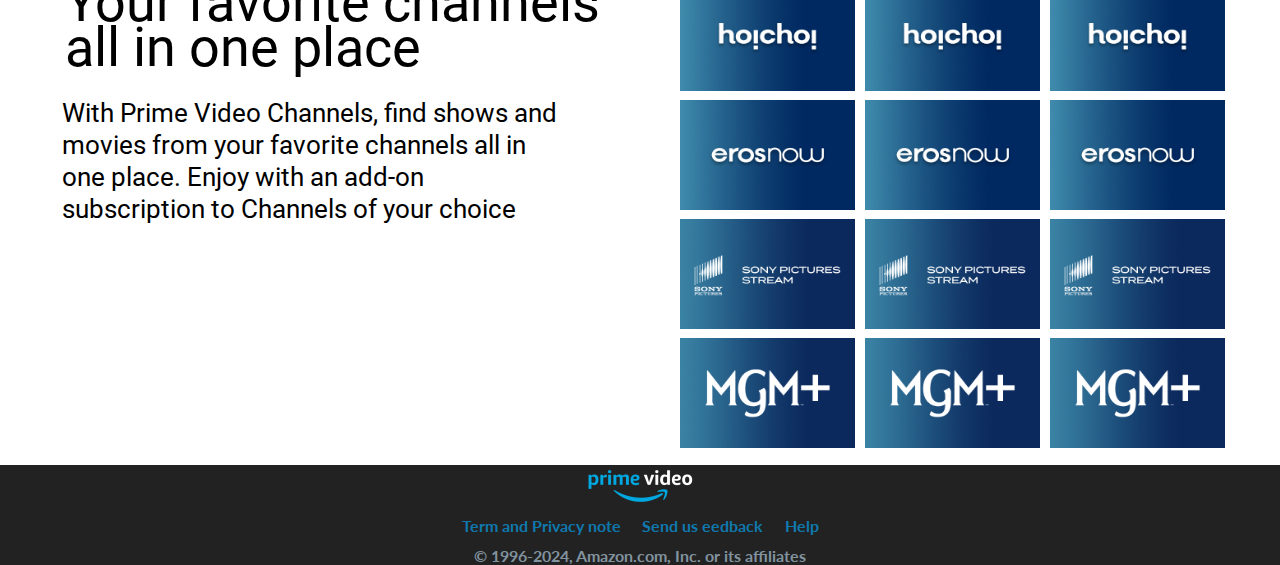
==== commit 3210ba62: "5pm" ====
--- a/index.html
+++ b/index.html
@@ -35,9 +35,9 @@
                 <span class="span">|</span><span class="span" id="span">&nbsp;Subscription</span>
             </ul>
         <div class="navigation">            
-            <button id="search"><i class="fa-solid fa-magnifying-glass"></i></button>
-            <button id="user"><img src="download.svg" alt=""></i></button>
-            <button id="menu"><i class="fa-solid fa-ellipsis-vertical"></i></button>
+            <button id="search"><i class="fa-solid fa-magnifying-glass" style="font-size: 14px;"></i></button>
+            <button id="menu"><img src="grid (1).svg" alt="" id="dots" style="margin-left: 0px;"></button>
+            <button id="user"><img src="download.svg" alt="" ></i></button>
             <button id="join-prime">Join Prime</button>
         </div>
     </nav>
--- a/style.css
+++ b/style.css
@@ -12,13 +12,14 @@
     width: 100%;
     display: flex;
     background-color: #00050d;
-    height: 65px;
+    height: 51px;
     justify-content: space-between;
     align-items: center;
 }
 
 .span {
     align-items: center;
+    font-size: small;
 }
 .img {
     display: flex;
@@ -32,6 +33,8 @@
     background: none;
     width: 100%;
     height: 25%;
+    outline: none;
+    border: none;
 }
 
 #navbar ul li a:hover {
@@ -49,34 +52,35 @@
 #navbar ul li a {
     display: block;
     color: white;
+    padding: 9px 15px;
+    margin: 5px;
+    border-radius: 5px;
+    text-decoration: none;
+    font-size: small;
+    font-family: "ABeeZee", sans-serif;
+}
+#list-0  {
+    display: none;
+}
+#list-0 a {
+    color: white;
     padding: 9px 22px;
     border-radius: 10px;
     text-decoration: none;
     font-family: "ABeeZee", sans-serif;
 }
-#list-0  {
-    display: none;
-}
-#list-0 a {
-    color: white;
-    padding: 9px 22px;
-    border-radius: 10px;
-    text-decoration: none;
-    font-family: "ABeeZee", sans-serif;
-}
 
 #navbar img {
-    color: #ffffff;
-    background-color: #00050d;
-    height: 20px;
-    margin-left: 30px;
+    color:white;
+    height: 14px;
+    margin-left: 30px;    
 }
 
 #navbar span {
-    padding: 8px 18px;
+    padding: 8px 15px;
     color: white;
     padding-bottom: 6px;
-    border-radius: 10px;
+    border-radius: 5px;
 }
 
 #span:hover {
@@ -100,13 +104,14 @@
 #search {
     font-size: 1.2rem;
     float: left;
-    padding: 12px 13px;
+    padding: 10px 12px;
     background-color: #00050d;
     border-radius: 56px;
     margin: 11px;
     color: white;
     border: none;
     outline: none;
+    line-height: 10px;
 }
 
 #search:hover {
@@ -116,8 +121,8 @@
 }
 
 #join-prime {
-    height: 40px;
-    width: 99px;
+    height: 38px;
+    width: 94px;
     float: right;
     margin: 14px;
     background-color: rgb(32, 121, 255);
@@ -125,7 +130,7 @@
     border: none;
     border-radius: 10px;
     color: white;
-    font-weight: 900;
+    font-weight: 780;
 }
 
 #join-prime:hover {
@@ -134,7 +139,7 @@
 }
 
 #user {
-    font-size: 1.6rem;
+    font-size: 1.3rem;
     color: white;
     outline: none;
     border: none;
@@ -144,7 +149,7 @@
 }
 
 #user img {
-    height: 40px;
+    height: 27px;
     margin: 0px 0px 0px 0px;
     border-radius: 26px;
 
@@ -157,26 +162,27 @@
 }
 
 #menu {
-    padding: 10px 16px;
-    color: white;
+    padding: 8px 7px;    
     background: none;
     border: none;
-    color: white;
-    font-size: 1.5rem;
+    font-size: 1.2rem;
+    margin-right: 10px;
     outline: none;
     border-radius: 20px;
-    border-radius: 18px;
-}
-
-#menu:hover {
+    margin: 0px 0px 0px 0px;
+    background-color: #00050d;
+    color: white;
+}
+
+#menu:hover{
     color: #000f27;
     background-color: white;
-}
+} 
 
 /* section 1 */
 #section-1 {
     width: 100%;
-    height: 100vh;
+    height: auto;
     display: flex;
 }
 .bg-black {
@@ -202,7 +208,7 @@
     font-weight: 400;
     font-style: normal;
     padding: 2%;
-    width: fit-content;
+    width: 490px;
     font-size: 2.8rem;
     line-height: 2.8rem;
 }
@@ -221,7 +227,7 @@
     line-height: 1.6rem;
     font-family: 'roboto';
     font-style: normal;
-    width: 45%;
+    width: 400px;
 }
 
 #sign-in {
@@ -239,7 +245,7 @@
 
 #section-2 {
     background-image: url('TVOD_MLP_Right.jpg');
-    height: 100vh;
+    height:100vh;
     background-size: cover;
     background-repeat: no-repeat;
     justify-content: center;
--- a/phone.css
+++ b/phone.css
@@ -1,14 +1,24 @@
 @media (max-width:1050px) {
-    #navbar ul {
-        display: none;
+    
+    /* #list-0 {
+        display: block;
+    } */
+
+    /* #section-3 {
+    height: auto;
+    align-items: center;
     }
-    #list-0 {
-        display: block;
+    #section-3 h1{
+        text-align: center;
+        font-size: larger;
+        font-weight:500;
     }
-    /* #section-3 {
-        display: flex;
-        flex-direction: column;
-    }
+    #section-3 p{
+        text-align: center;
+        line-break: unset;
+        line-height: normal;
+        
+    } */
 
 
 #navbar {
@@ -38,6 +48,9 @@
     margin: 0px 0px 0px 0px;
 
 }
+.navigation{
+    justify-content: space-evenly;
+}
 #sign-in{
     margin: 0px 0px 0px 0px;
 
@@ -48,7 +61,7 @@
     margin: 0px 0px 0px 0px;
 }
 
-#section-3 {
+/* #section-3 {
     display: flex;
     flex-direction: column;
     height: auto;
@@ -59,11 +72,14 @@
     font-size: 10px;
     line-height: 17px;
 
-}
+} */
 
-#section-3 h1 {
+/* #section-3 h1 {
     padding: 0px 0px 0px 0px;
     font-size: 20px;
+} */
+.bg-img {
+    width: 85%;
 }
 
 #section-4 {
@@ -103,5 +119,14 @@
 
 #search {
     margin-left: 5px;
-} */
-}+} 
+}
+#section-4{
+    width: auto;
+}
+@media (max-width:870)
+{
+    .bg-img{
+        width: 85%;
+    }
+}    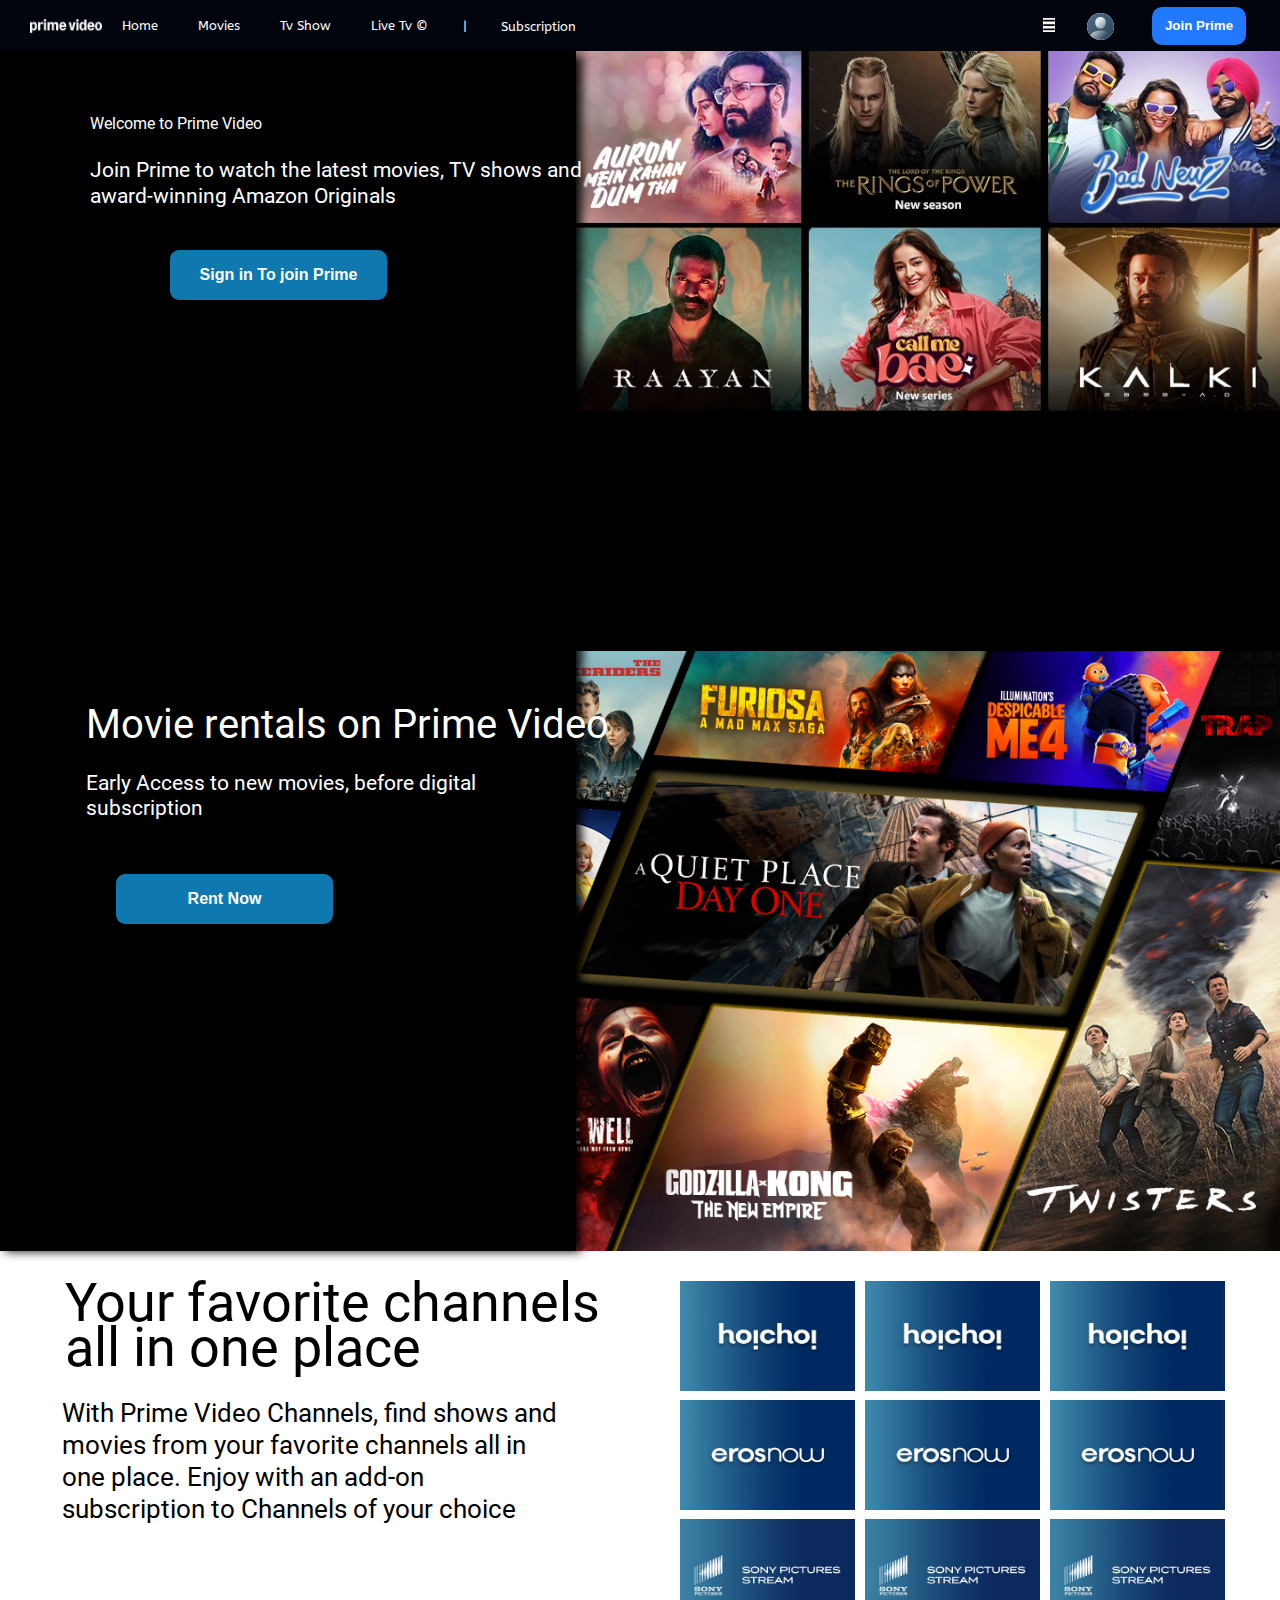
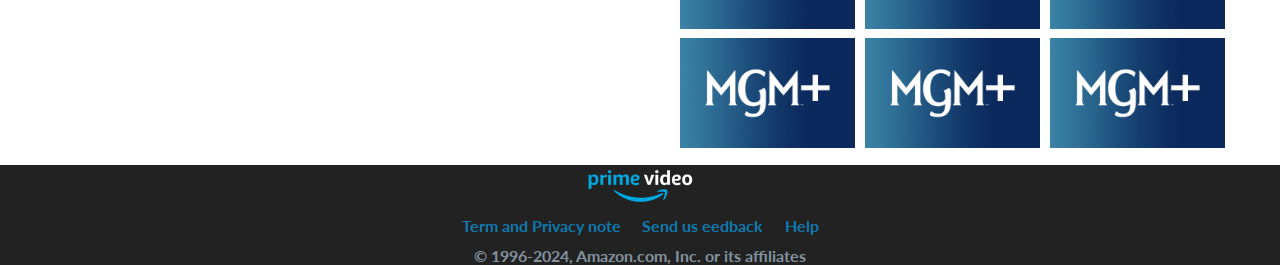
==== commit 4631238a: "final" ====
--- a/index.html
+++ b/index.html
@@ -7,7 +7,7 @@
     <title>Amazon Prime</title>
     <link rel="stylesheet" href="style.css" />
     <link href="https://fonts.googleapis.com/css2?family=ABeeZee:ital@0;1&display=swap" rel="stylesheet" />
-    <link rel="stylesheet" media="screen and (max-width:1170px)" href="phone.css">
+    <link rel="stylesheet" href="phone.css">
     <link rel="stylesheet" href="https://cdnjs.cloudflare.com/ajax/libs/font-awesome/6.6.0/css/all.min.css"
         integrity="sha512-Kc323vGBEqzTmouAECnVceyQqyqdsSiqLQISBL29aUW4U/M7pSPA/gEUZQqv1cwx4OnYxTxve5UMg5GT6L4JJg=="
         crossorigin="anonymous" referrerpolicy="no-referrer" />
@@ -24,20 +24,20 @@
 <body>
     <nav id="navbar">
         <div class="img">
-            <img src="logo-min-remaster.png" alt="Amazon Prime" id="logo-1" />
+            <img src="logo-min-remaster.png" alt="Amazon Prime" id="logo-1" style="background-color: #00050d;" />
             <li id="list-0"><a href="#">Menu </a></li>
         </div>
         <ul id="home">
-                <li id="list-1"><a href="#">Home </a></li>
-                <li id="list-2"><a href="#">Movies</a></li>
-                <li id="list-3"><a href="#">Tv Show</a></li>
-                <li id="list-4"><a href="#">Live Tv &#169;</a></li>
-                <span class="span">|</span><span class="span" id="span">&nbsp;Subscription</span>
-            </ul>
-        <div class="navigation">            
+            <li id="list-1"><a href="#">Home </a></li>
+            <li id="list-2"><a href="#">Movies</a></li>
+            <li id="list-3"><a href="#">Tv Show</a></li>
+            <li id="list-4"><a href="#">Live Tv &#169;</a></li>
+            <span class="span">|</span><span class="span" id="span">&nbsp;Subscription</span>
+        </ul>
+        <div class="navigation">
             <button id="search"><i class="fa-solid fa-magnifying-glass" style="font-size: 14px;"></i></button>
-            <button id="menu"><img src="grid (1).svg" alt="" id="dots" style="margin-left: 0px;"></button>
-            <button id="user"><img src="download.svg" alt="" ></i></button>
+            <button id="menu"><img src="bars-solid.svg" alt="" style="color: aliceblue;"></button>
+            <button id="user"><img src="user.svg" alt=""></i></button>
             <button id="join-prime">Join Prime</button>
         </div>
     </nav>
@@ -54,12 +54,19 @@
         </div>
         <div class="bg-img"></div>
     </section>
+
     <section id="section-2">
-        <div class="content-1">
-            <h1>Movie rentals on Prime Video</h1>
-            <p>Early Access to new movies, before digital subscription</p>
-            <button id="rent">Rent Now</button>
+        <div class="bg-black1">
+            <div class="content-1">
+                <h1>Movie rentals on Prime Video</h1>
+                <p>
+                    Early Access to new movies, before digital subscription
+                </p>
+                <button id="rent">Rent Now</button>
+            </div>
         </div>
+        </div>
+        <div class="bg-img1"></div>
     </section>
     <div class="div-3">
         <section id="section-3">
--- a/style.css
+++ b/style.css
@@ -17,13 +17,19 @@
     align-items: center;
 }
 
+#logo-1 {
+    background-color: #00050d;
+}
+
 .span {
     align-items: center;
     font-size: small;
 }
+
 .img {
     display: flex;
 }
+
 #navbar ul {
     display: flex;
     text-decoration: none;
@@ -59,9 +65,11 @@
     font-size: small;
     font-family: "ABeeZee", sans-serif;
 }
-#list-0  {
+
+#list-0 {
     display: none;
 }
+
 #list-0 a {
     color: white;
     padding: 9px 22px;
@@ -71,9 +79,13 @@
 }
 
 #navbar img {
-    color:white;
     height: 14px;
-    margin-left: 30px;    
+    margin-left: 30px;
+    background-color: white;
+}
+
+#user-1 {
+    margin: 0px;
 }
 
 #navbar span {
@@ -88,11 +100,14 @@
     background-color: white;
     cursor: pointer;
 }
+
 .navigation {
     min-width: 330px;
     display: flex;
     align-items: center;
-}
+    justify-content:space-evenly;
+}
+
 #search {
     font-size: 2rem;
     border: none;
@@ -162,7 +177,7 @@
 }
 
 #menu {
-    padding: 8px 7px;    
+    padding: 8px 7px;
     background: none;
     border: none;
     font-size: 1.2rem;
@@ -174,10 +189,14 @@
     color: white;
 }
 
-#menu:hover{
+#menu:hover {
     color: #000f27;
     background-color: white;
-} 
+}
+
+#menu img {
+    margin: 0px 0px 0px 0px;
+}
 
 /* section 1 */
 #section-1 {
@@ -185,12 +204,21 @@
     height: auto;
     display: flex;
 }
+
 .bg-black {
     width: 45%;
     background-color: black;
     box-shadow: 5px 5px 10px #000;
     position: relative;
 }
+
+.bg-black1 {
+    width: 45%;
+    background-color: black;
+    box-shadow: 5px 0px 10px #000;
+    position: relative;
+}
+
 .bg-img {
     width: 55%;
     background-image: url('MLP.jpg');
@@ -201,6 +229,16 @@
     background-position: right;
 }
 
+.bg-img1 {
+    width: 55%;
+    background-image: url('TVOD_MLP_Right.jpg');
+    height: 100vh;
+    background-size: cover;
+    background-repeat: no-repeat;
+    height: 600px;
+    background-position: right;
+}
+
 #section-1 h1 {
     color: white;
     font-family: 'roboto';
@@ -215,9 +253,16 @@
 
 .content {
     width: 50%;
+    padding: 45px 84px;
+    position: absolute;
+    background: linear-gradient(90deg, black, black, black, black, black, transparent);
+}
+
+.content-1 {
+    width: 50%;
     padding: 45px 30px;
     position: absolute;
-    background: linear-gradient(90deg, black, black, black, black, black, transparent);
+    background: linear-gradient(90deg, black, black, black, black, transparent);
 }
 
 #section-1 p {
@@ -228,6 +273,7 @@
     font-family: 'roboto';
     font-style: normal;
     width: 400px;
+    
 }
 
 #sign-in {
@@ -243,12 +289,12 @@
     font-weight: bolder;
 }
 
+
 #section-2 {
-    background-image: url('TVOD_MLP_Right.jpg');
-    height:100vh;
-    background-size: cover;
-    background-repeat: no-repeat;
-    justify-content: center;
+    width: 100%;
+    height: auto;
+    display: flex;
+
 }
 
 #section-2 h1 {
@@ -261,6 +307,7 @@
     padding: 33px 25px 3px 56px;
     font-size: 2.5rem;
     line-height: 2.8rem;
+    width: 523px;
 }
 
 #section-2 p {
@@ -268,10 +315,10 @@
     padding: 2%;
     font-size: 1.3rem;
     line-height: 1.6rem;
-    padding: 20px 92px 17px 74px;
-    font-family: 'roboto';
-    font-style: normal;
-    width: 35%;
+    padding: 20px 92px 17px 56px;
+    font-family: 'roboto';
+    font-style: normal;
+    width: 390px;    
 }
 
 #rent {
@@ -336,8 +383,6 @@
 .all-img img {
     height: 110px;
     width: 175px;
-    /* border: 2px solid red; */
-    /* width: 400px; */
     margin-top: 5px;
     margin-right: 10px;
 }
@@ -391,4 +436,22 @@
 #footer {
     margin-top: 5px;
     overflow: hidden;
+}
+@media (max-width:700px) {
+    #section-3 {
+        display: block;
+        height: auto;
+        
+    }
+    #section-3 h1{
+        font-size: 2.4rem;
+        line-height: 2.0rem;
+    }
+    #section-3 p{
+        font-size: 1.0rem;
+        line-height: 22px;
+    }
+    .all-img{
+        justify-content: center;
+    }
 }--- a/phone.css
+++ b/phone.css
@@ -1,132 +1,297 @@
+@media (max-width:1336px){
+    .content-1{
+        padding: 19px 30px;
+    }
+    #section-1 p{
+        width: 500px;
+
+    }
+    #section-1 h1{
+        font-size: medium;
+
+    }
+}
 @media (max-width:1050px) {
+
     
-    /* #list-0 {
-        display: block;
-    } */
-
-    /* #section-3 {
+
+    #navbar {
+        width: auto;
+        justify-content: space-evenly;
+    }
+
+    #navbar span {
+        display: none;
+    }
+
+    #navbar ul {
+        width: 0%;
+    }
+
+    #navbar ul li a {
+        padding: 11px 11px 11px 0px;
+    }
+
+    #navbar button {
+        padding: 0px 0px 0px 0px;
+        margin: 0px 0px 0px 0px;
+    }
+
+    #navbar img {
+        padding: 0px 0px 0px 0px;
+        margin: 0px 0px 0px 0px;
+
+    }
+
+    .navigation {
+        justify-content: space-evenly;
+    }
+
+    #sign-in{
+        margin: 25px 80px;
+    }
+
+    #logo-1 {
+        height: 5px;
+        margin: 0px 0px 0px 0px;
+    }
+
+
+    .bg-img {
+        width: 85%;
+    }
+
+    #section-4 {
+        width: 350px;
+    }
+
+    #section-4 ul {
+        width: 350px;
+    }
+
+    #section-4 ul li a {
+        font-size: 10px;
+
+    }
+
+    .all-img {
+        padding: 0px 0px 0px 0px;
+    }
+
+    .all-img img {
+        height: 75px;
+        width: 110px;
+
+    }
+
+    #list-2,
+    #list-3,
+    #list-4,
+    #span,
+    #join-prime {
+        display: none;
+    }
+
+    #user {
+        overflow: visible;
+    }
+
+    #search {
+        margin-left: 5px;
+    }
+}
+
+#section-4 {
+    width: auto;
+}
+
+@media (max-width:870) {
+    .bg-img {
+        width: 85%;
+    }
+
+    .bg-img1 {
+        width: 85%;
+    }
+
+    .bg-black1 {
+        width: 45%;
+        background-color: black;
+        box-shadow: 5px 5px 10px #000;
+        position: relative;
+    }
+
+    #section-2 p {
+        width: 300px;
+    }
+
+    #section-2 h1 {
+        width: 411px;
+    }
+}
+
+#section-2 {
     height: auto;
-    align-items: center;
-    }
-    #section-3 h1{
+}
+
+@media (max-width:770) {
+    .bg-img {
+        width: 223%;
+
+    }
+}
+@media (max-width:630px){
+    #section-2 h1{
+        padding: 28px 0px 3px 0px;
+        width: 300px;
+
+    }
+    #section-2 p{
+        padding: 20px 0px 17px 0px;
+    }
+    
+    @media (max-width:600px){
+        #section-1 p{
+            width: 418px;
+            font-size: 1.0rem;
+        }
+    }
+
+}
+@media (max-width:473px){
+    #section-1 h1{
+        width: 367px;
+    }
+    #section-1{
+        height: 80vh;
+    }
+}
+@media (max-width:430px){
+    #section-1 p{
+        width: 367px;
+    }
+    #section-2 p{
+        width: 328px;
+    }
+}
+@media(max-width:429px){
+    .bg-img {
+        height: 339px;
+        width: 430px;
+    }
+    .bg-black{
+        width: 15%;       
+    }
+    .navigation{
+        min-width: 192px;
+    }
+    #section-1 h1{
+        margin-left: 40px;
+        width: 245px;
+        font-size: 22px;
+    }
+    #section-1 p {
+        margin-left: 0px;
+        width: 316px;
         text-align: center;
-        font-size: larger;
-        font-weight:500;
-    }
-    #section-3 p{
+        font-size: 14px;
+    }
+    #sigin{
+        margin-left: px;
+    }
+
+    .content{
+        margin: 200px 0px 0px 7px;
+
+    }
+    #section-1{
+        height: 85vh;
+        background-color: black;
+    }
+    #sign-in {
+        margin: 15px 44px;
+    }
+    .bg-img1{
+        height: 230px;
+        width: 430px;
+    }
+    .content-1{
+        margin: 188px 1px 1px 1px;
+    }
+    .bg-black1{
+        width: 30%;
+    }
+    #section-2{
+        background-color: black;
+        height: 85vh;
+    } #section-2 h1{
+        margin-left: 14px;
+        width: 299px;
         text-align: center;
-        line-break: unset;
-        line-height: normal;
+        font-size: 22px;
+    } 
+    #section-2 p{
+        margin-left: 32px;
+        width: 263px;
+        font-size: 14px;
+        text-align: center;
+    }  
+    #rent{
+        margin: 31px 0px 0px 51px;
+    }    
+    
+
+}
+@media(max-width:400px){
+    #section-1{
+        height: 75vh;
+    }#section-2{
+        height: 74vh;
+    }
+    .content{
+        padding: 45px 37px;
+    }
+}
+@media(max-width:380px){
+    .content{
+        padding: 45px 29px;
+    }
+    #section-1 h1{
+        margin-left: 25px;
+    }
+}
+@media(max-width:399px){
+    #section-2{
+        height: 84vh;
+    }
+    #section-2 p {
+        padding: 0px 0px 17px 0px;
+    }
+    #section-1 {
+        height: 82vh;
+    }
+    #section-2{
+        height:82vh ;
+    }
+
+}
+@media(max-width:350px){
+    .content{
+        padding: 45px 15px;
         
-    } */
-
-
-#navbar {
-    width: auto;
-    justify-content: space-evenly;
-}
-
-#navbar span {
-    display: none;
-}
-
-#navbar ul {
-    width: 0%;
-}
-
-#navbar ul li a {
-    padding: 11px 11px 11px 0px;
-}
-
-#navbar button {
-    padding: 0px 0px 0px 0px;
-    margin: 0px 0px 0px 0px;
-}
-
-#navbar img {
-    padding: 0px 0px 0px 0px;
-    margin: 0px 0px 0px 0px;
-
-}
-.navigation{
-    justify-content: space-evenly;
-}
-#sign-in{
-    margin: 0px 0px 0px 0px;
-
-}
-
-#logo-1 {
-    height: 5px;
-    margin: 0px 0px 0px 0px;
-}
-
-/* #section-3 {
-    display: flex;
-    flex-direction: column;
-    height: auto;
-}
-
-#section-3 p {
-    padding: 0px 0px 0px 0px;
-    font-size: 10px;
-    line-height: 17px;
-
-} */
-
-/* #section-3 h1 {
-    padding: 0px 0px 0px 0px;
-    font-size: 20px;
-} */
-.bg-img {
-    width: 85%;
-}
-
-#section-4 {
-    width: 350px;
-}
-
-#section-4 ul {
-    width: 350px;
-}
-
-#section-4 ul li a {
-    font-size: 10px;
-
-}
-
-.all-img {
-    padding: 0px 0px 0px 0px;
-}
-
-.all-img img {
-    height: 75px;
-    width: 110px;
-
-}
-
-#list-2,
-#list-3,
-#list-4,
-#span,
-#join-prime {
-    display: none;
-}
-
-#user {
-    overflow: visible;
-}
-
-#search {
-    margin-left: 5px;
-} 
-}
-#section-4{
-    width: auto;
-}
-@media (max-width:870)
-{
-    .bg-img{
-        width: 85%;
-    }
-}    +    }
+    .content-1{
+        padding: 47px 0px;
+    }
+    #section-2 {
+        height: 151vh;
+    }
+}
+@media (max-width:325px){
+    #section-1 p{
+        width: 285px;
+    }
+    #section-2 {
+        height: 90vh;
+    }
+}